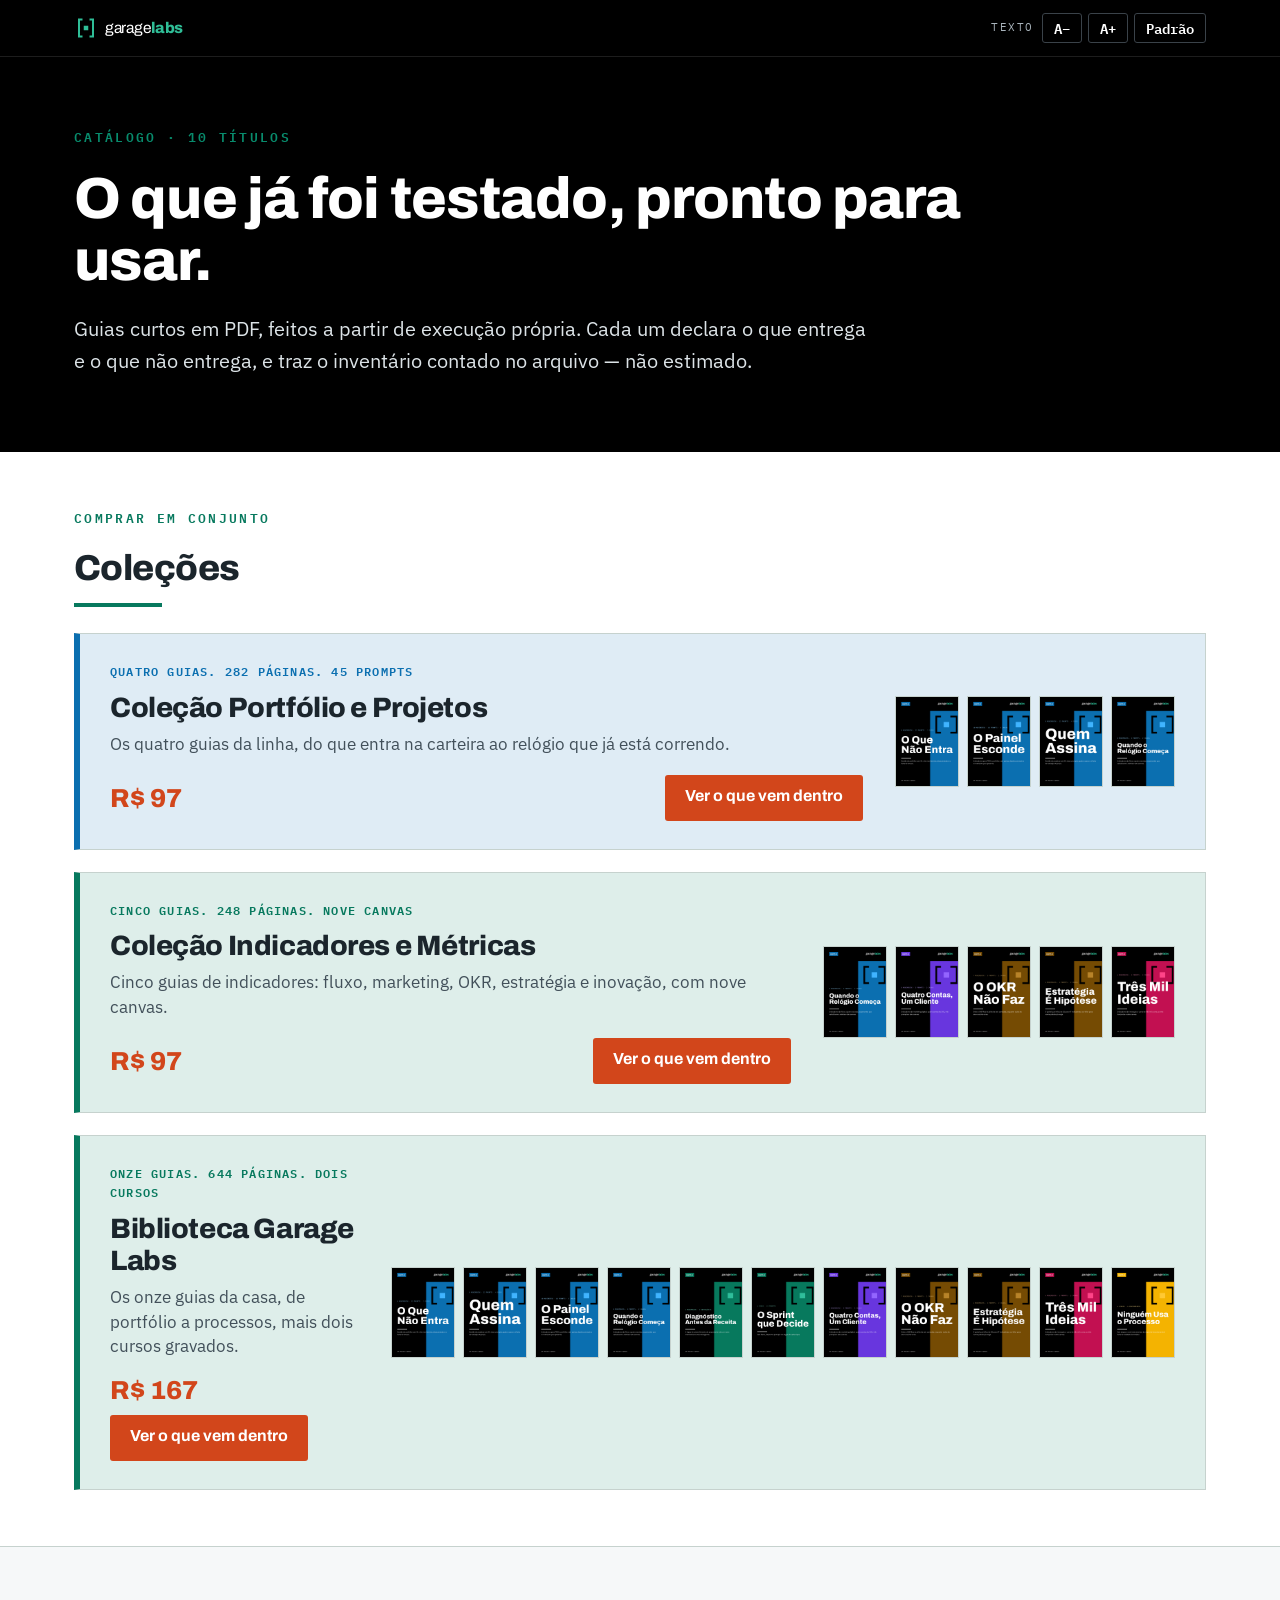
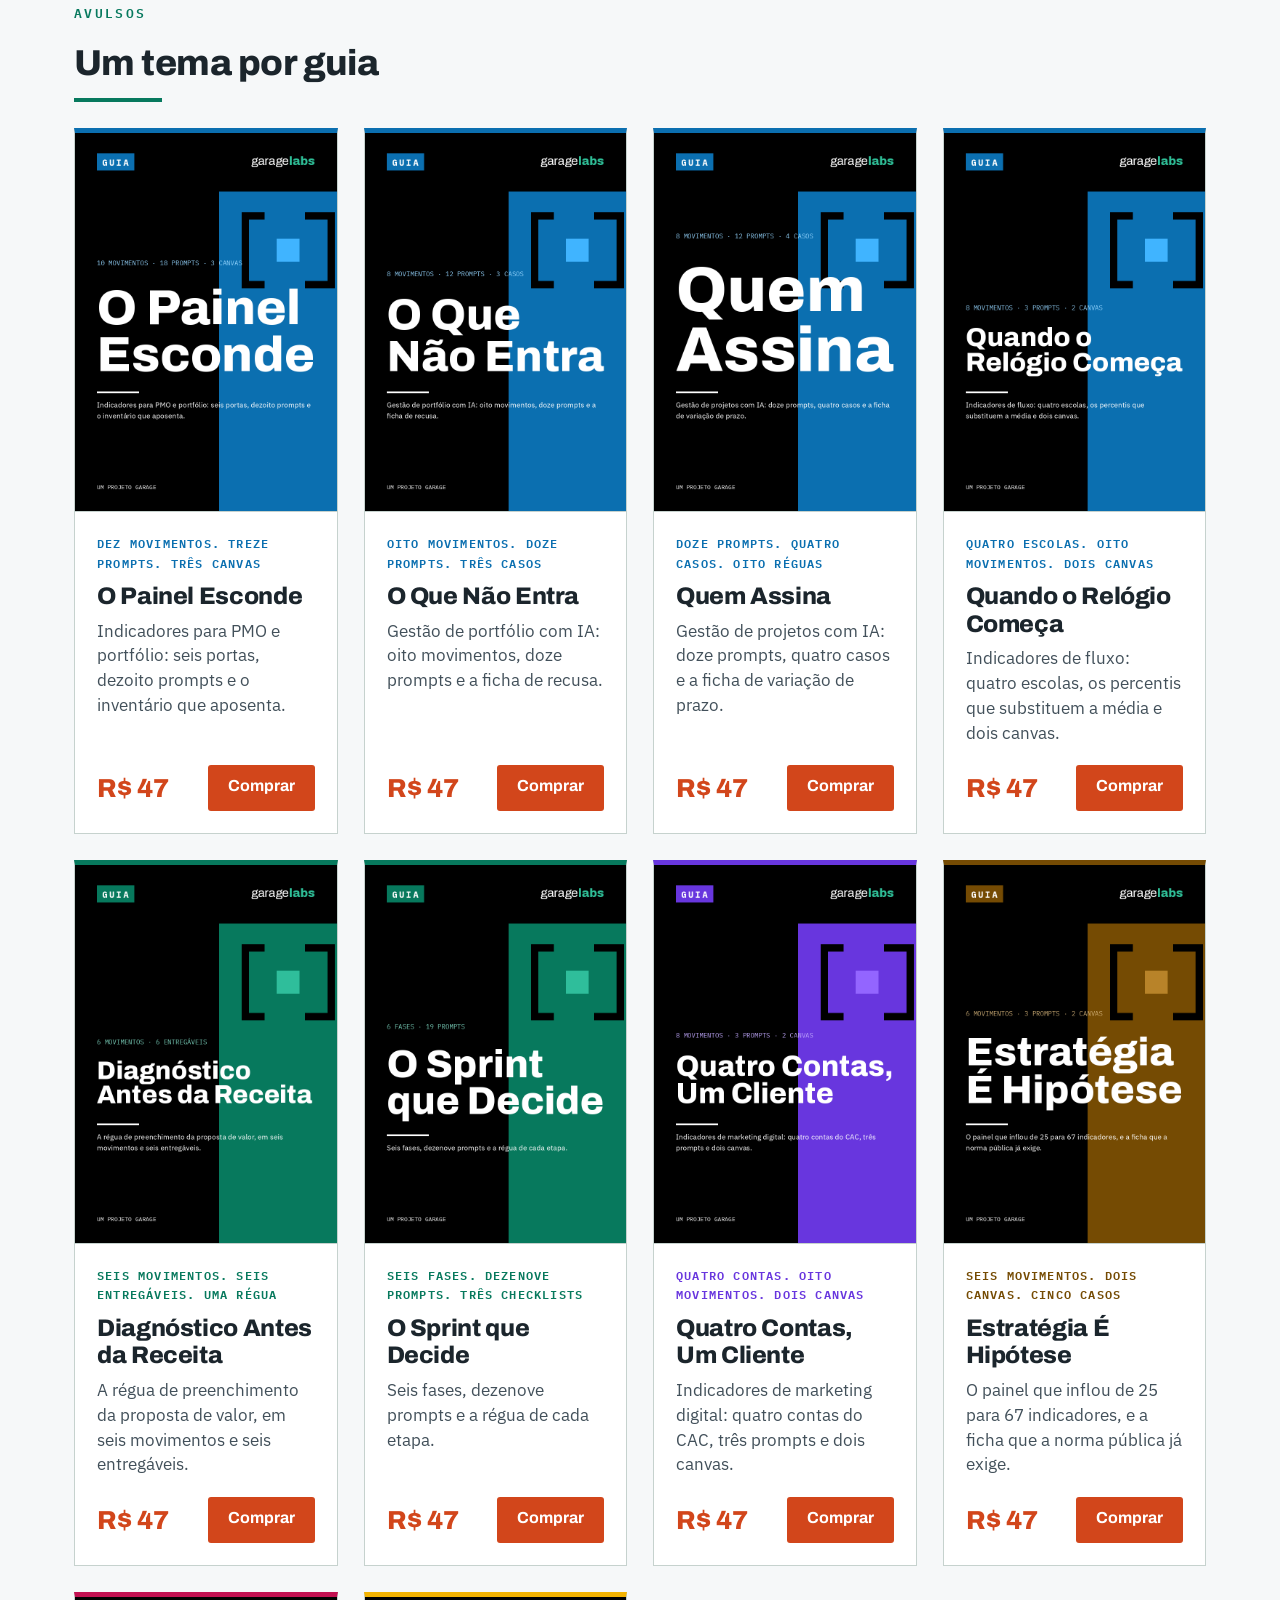
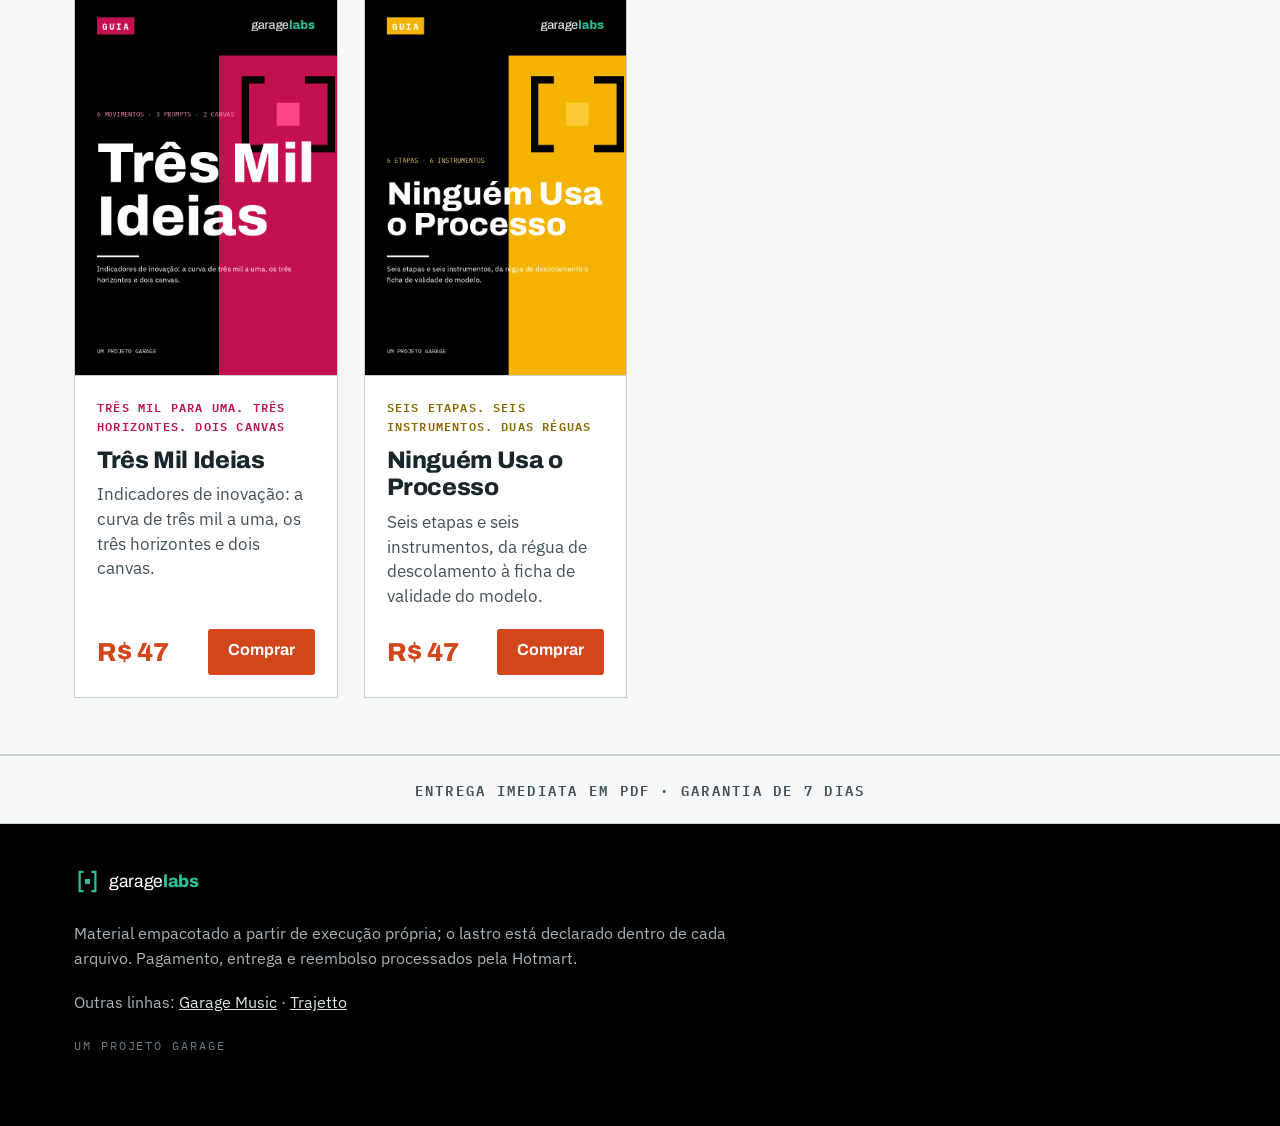
==== index.html @ 26d509dd "Site Garage Labs V1.0 — www.garagelab.com.br Co-Authored-By: Claude Opus 5 <noreply@anthropic.com>" ====
<!DOCTYPE html>
<html lang="pt-BR">
<head>
<meta charset="utf-8">
<meta name="viewport" content="width=device-width, initial-scale=1">
<title>Garage Labs — guias em PDF</title>
<meta name="description" content="O que já foi testado, pronto para usar. Catálogo de guias em PDF da linha Garage Labs.">
<meta property="og:title" content="Garage Labs — guias em PDF">
<meta property="og:description" content="O que já foi testado, pronto para usar. Catálogo de guias em PDF da linha Garage Labs.">
<meta property="og:type" content="website">
<link rel="preconnect" href="https://fonts.googleapis.com">
<link rel="preconnect" href="https://fonts.gstatic.com" crossorigin>
<link href="https://fonts.googleapis.com/css2?family=Archivo:wght@400;600;700;800&family=IBM+Plex+Mono:wght@400;600&family=IBM+Plex+Sans:wght@400;600;700&display=swap" rel="stylesheet">
<link rel="stylesheet" href="assets/base.css">
<style>:root{--linha:#07795E;--linha-texto:#07795E;--linha-neg:#088C6D;--linha-caixa:rgba(7,121,94,.13)}</style>
</head>
<body>
<div class="topo"><div class="wrap">
  <a class="marca" href="./"><svg viewBox="0 0 300 48" height="24" role="img" aria-label="Garage Labs"><path d="M17 7 H10 V41 H17" fill="none" stroke="#2FBE97" stroke-width="4"/><path d="M31 7 H38 V41 H31" fill="none" stroke="#2FBE97" stroke-width="4"/><rect x="19.5" y="19.5" width="9" height="9" fill="#2FBE97"/><text x="62" y="34" font-family="Archivo, sans-serif" font-size="31" letter-spacing="-0.6"><tspan fill="#fff" font-weight="400">garage</tspan><tspan fill="#2FBE97" font-weight="800">labs</tspan></text></svg></a>
  
  <div class="az">
    <span>Texto</span>
    <button type="button" onclick="ajusta(-1)" aria-label="Diminuir o tamanho do texto">A&minus;</button>
    <button type="button" onclick="ajusta(1)" aria-label="Aumentar o tamanho do texto">A+</button>
    <button type="button" onclick="reset()" aria-label="Voltar ao tamanho padrão">Padrão</button>
  </div>
</div></div>
<header class="capa-vit">
  <div class="wrap">
    <p class="kicker">Catálogo · 10 títulos</p>
    <h1>O que já foi testado, pronto para usar.</h1>
    <p class="capa-sub">Guias curtos em PDF, feitos a partir de execução própria. Cada um declara o que entrega e o que não entrega, e traz o inventário contado no arquivo — não estimado.</p>
  </div>
</header>
<section class="sec"><div class="wrap"><p class="sec-num">Comprar em conjunto</p><h2>Coleções</h2><div class="regua"></div><div class="packs"><article class="pack" style="--c:#0B6FB0;--ct:#0B6FB0;--cx:rgba(11,111,176,.13)">
  <div class="pack-txt">
    <p class="card-inv">Quatro guias. 282 páginas. 45 prompts</p>
    <h3>Coleção Portfólio e Projetos</h3>
    <p class="card-sub">Os quatro guias da linha, do que entra na carteira ao relógio que já está correndo.</p>
    <div class="card-pe">
      <span class="card-preco">R$ 97</span>
      <a class="btn btn-s" href="colecao-portfolio-e-projetos/">Ver o que vem dentro</a>
    </div>
  </div>
  <div class="pack-capas"><img src="img/LH-101/vitrine-720x1040-o-que-nao-entra.png" width="720" height="1040" loading="lazy" alt="O Que Não Entra"><img src="img/LH-103/vitrine-720x1040-o-painel-esconde.png" width="720" height="1040" loading="lazy" alt="O Painel Esconde"><img src="img/LH-102/vitrine-720x1040-quem-assina.png" width="720" height="1040" loading="lazy" alt="Quem Assina"><img src="img/LH-104/vitrine-720x1040-quando-o-relogio-comeca.png" width="720" height="1040" loading="lazy" alt="Quando o Relógio Começa"></div>
</article><article class="pack" style="--c:#07795E;--ct:#07795E;--cx:rgba(7,121,94,.13)">
  <div class="pack-txt">
    <p class="card-inv">Cinco guias. 248 páginas. Nove canvas</p>
    <h3>Coleção Indicadores e Métricas</h3>
    <p class="card-sub">Cinco guias de indicadores: fluxo, marketing, OKR, estratégia e inovação, com nove canvas.</p>
    <div class="card-pe">
      <span class="card-preco">R$ 97</span>
      <a class="btn btn-s" href="colecao-indicadores-e-metricas/">Ver o que vem dentro</a>
    </div>
  </div>
  <div class="pack-capas"><img src="img/LH-104/vitrine-720x1040-quando-o-relogio-comeca.png" width="720" height="1040" loading="lazy" alt="Quando o Relógio Começa"><img src="img/LH-204/vitrine-720x1040-quatro-contas-um-cliente.png" width="720" height="1040" loading="lazy" alt="Quatro Contas, Um Cliente"><img src="img/LH-301/vitrine-720x1040-o-okr-nao-faz.png" width="720" height="1040" loading="lazy" alt="O OKR Não Faz"><img src="img/LH-302/vitrine-720x1040-estrategia-e-hipotese.png" width="720" height="1040" loading="lazy" alt="Estratégia É Hipótese"><img src="img/LH-401/vitrine-720x1040-tres-mil-ideias.png" width="720" height="1040" loading="lazy" alt="Três Mil Ideias"></div>
</article><article class="pack" style="--c:#07795E;--ct:#07795E;--cx:rgba(7,121,94,.13)">
  <div class="pack-txt">
    <p class="card-inv">Onze guias. 644 páginas. Dois cursos</p>
    <h3>Biblioteca Garage Labs</h3>
    <p class="card-sub">Os onze guias da casa, de portfólio a processos, mais dois cursos gravados.</p>
    <div class="card-pe">
      <span class="card-preco">R$ 167</span>
      <a class="btn btn-s" href="biblioteca-garage-labs/">Ver o que vem dentro</a>
    </div>
  </div>
  <div class="pack-capas"><img src="img/LH-101/vitrine-720x1040-o-que-nao-entra.png" width="720" height="1040" loading="lazy" alt="O Que Não Entra"><img src="img/LH-102/vitrine-720x1040-quem-assina.png" width="720" height="1040" loading="lazy" alt="Quem Assina"><img src="img/LH-103/vitrine-720x1040-o-painel-esconde.png" width="720" height="1040" loading="lazy" alt="O Painel Esconde"><img src="img/LH-104/vitrine-720x1040-quando-o-relogio-comeca.png" width="720" height="1040" loading="lazy" alt="Quando o Relógio Começa"><img src="img/LH-201/vitrine-720x1040-diagnostico-antes-da-receita.png" width="720" height="1040" loading="lazy" alt="Diagnóstico Antes da Receita"><img src="img/LH-202/vitrine-720x1040-o-sprint-que-decide.png" width="720" height="1040" loading="lazy" alt="O Sprint que Decide"><img src="img/LH-204/vitrine-720x1040-quatro-contas-um-cliente.png" width="720" height="1040" loading="lazy" alt="Quatro Contas, Um Cliente"><img src="img/LH-301/vitrine-720x1040-o-okr-nao-faz.png" width="720" height="1040" loading="lazy" alt="O OKR Não Faz"><img src="img/LH-302/vitrine-720x1040-estrategia-e-hipotese.png" width="720" height="1040" loading="lazy" alt="Estratégia É Hipótese"><img src="img/LH-401/vitrine-720x1040-tres-mil-ideias.png" width="720" height="1040" loading="lazy" alt="Três Mil Ideias"><img src="img/LH-501/vitrine-720x1040-ninguem-usa-o-processo.png" width="720" height="1040" loading="lazy" alt="Ninguém Usa o Processo"></div>
</article></div></div></section><section class="sec cinza"><div class="wrap"><p class="sec-num">Avulsos</p><h2>Um tema por guia</h2><div class="regua"></div><div class="grade"><article class="card" style="--c:#0B6FB0;--ct:#0B6FB0;--cx:rgba(11,111,176,.13)">
  <img src="img/LH-103/vitrine-720x1040-o-painel-esconde.png" width="720" height="1040" loading="lazy" alt="Capa de O Painel Esconde">
  <div class="card-corpo">
    <p class="card-inv">Dez movimentos. Treze prompts. Três canvas</p>
    <h3>O Painel Esconde</h3>
    <p class="card-sub">Indicadores para PMO e portfólio: seis portas, dezoito prompts e o inventário que aposenta.</p>
    <div class="card-pe">
      <span class="card-preco">R$ 47</span>
      <a class="btn btn-s js-checkout" data-cod="LH-103" href="#">Comprar</a>
    </div>
  </div>
</article><article class="card" style="--c:#0B6FB0;--ct:#0B6FB0;--cx:rgba(11,111,176,.13)">
  <img src="img/LH-101/vitrine-720x1040-o-que-nao-entra.png" width="720" height="1040" loading="lazy" alt="Capa de O Que Não Entra">
  <div class="card-corpo">
    <p class="card-inv">Oito movimentos. Doze prompts. Três casos</p>
    <h3>O Que Não Entra</h3>
    <p class="card-sub">Gestão de portfólio com IA: oito movimentos, doze prompts e a ficha de recusa.</p>
    <div class="card-pe">
      <span class="card-preco">R$ 47</span>
      <a class="btn btn-s js-checkout" data-cod="LH-101" href="#">Comprar</a>
    </div>
  </div>
</article><article class="card" style="--c:#0B6FB0;--ct:#0B6FB0;--cx:rgba(11,111,176,.13)">
  <img src="img/LH-102/vitrine-720x1040-quem-assina.png" width="720" height="1040" loading="lazy" alt="Capa de Quem Assina">
  <div class="card-corpo">
    <p class="card-inv">Doze prompts. Quatro casos. Oito réguas</p>
    <h3>Quem Assina</h3>
    <p class="card-sub">Gestão de projetos com IA: doze prompts, quatro casos e a ficha de variação de prazo.</p>
    <div class="card-pe">
      <span class="card-preco">R$ 47</span>
      <a class="btn btn-s js-checkout" data-cod="LH-102" href="#">Comprar</a>
    </div>
  </div>
</article><article class="card" style="--c:#0B6FB0;--ct:#0B6FB0;--cx:rgba(11,111,176,.13)">
  <img src="img/LH-104/vitrine-720x1040-quando-o-relogio-comeca.png" width="720" height="1040" loading="lazy" alt="Capa de Quando o Relógio Começa">
  <div class="card-corpo">
    <p class="card-inv">Quatro escolas. Oito movimentos. Dois canvas</p>
    <h3>Quando o Relógio Começa</h3>
    <p class="card-sub">Indicadores de fluxo: quatro escolas, os percentis que substituem a média e dois canvas.</p>
    <div class="card-pe">
      <span class="card-preco">R$ 47</span>
      <a class="btn btn-s js-checkout" data-cod="LH-104" href="#">Comprar</a>
    </div>
  </div>
</article><article class="card" style="--c:#07795D;--ct:#07795D;--cx:rgba(7,121,93,.13)">
  <img src="img/LH-201/vitrine-720x1040-diagnostico-antes-da-receita.png" width="720" height="1040" loading="lazy" alt="Capa de Diagnóstico Antes da Receita">
  <div class="card-corpo">
    <p class="card-inv">Seis movimentos. Seis entregáveis. Uma régua</p>
    <h3>Diagnóstico Antes da Receita</h3>
    <p class="card-sub">A régua de preenchimento da proposta de valor, em seis movimentos e seis entregáveis.</p>
    <div class="card-pe">
      <span class="card-preco">R$ 47</span>
      <a class="btn btn-s js-checkout" data-cod="LH-201" href="#">Comprar</a>
    </div>
  </div>
</article><article class="card" style="--c:#07795D;--ct:#07795D;--cx:rgba(7,121,93,.13)">
  <img src="img/LH-202/vitrine-720x1040-o-sprint-que-decide.png" width="720" height="1040" loading="lazy" alt="Capa de O Sprint que Decide">
  <div class="card-corpo">
    <p class="card-inv">Seis fases. Dezenove prompts. Três checklists</p>
    <h3>O Sprint que Decide</h3>
    <p class="card-sub">Seis fases, dezenove prompts e a régua de cada etapa.</p>
    <div class="card-pe">
      <span class="card-preco">R$ 47</span>
      <a class="btn btn-s js-checkout" data-cod="LH-202" href="#">Comprar</a>
    </div>
  </div>
</article><article class="card" style="--c:#6836DE;--ct:#6836DE;--cx:rgba(104,54,222,.13)">
  <img src="img/LH-204/vitrine-720x1040-quatro-contas-um-cliente.png" width="720" height="1040" loading="lazy" alt="Capa de Quatro Contas, Um Cliente">
  <div class="card-corpo">
    <p class="card-inv">Quatro contas. Oito movimentos. Dois canvas</p>
    <h3>Quatro Contas, Um Cliente</h3>
    <p class="card-sub">Indicadores de marketing digital: quatro contas do CAC, três prompts e dois canvas.</p>
    <div class="card-pe">
      <span class="card-preco">R$ 47</span>
      <a class="btn btn-s js-checkout" data-cod="LH-204" href="#">Comprar</a>
    </div>
  </div>
</article><article class="card" style="--c:#754B03;--ct:#754B03;--cx:rgba(117,75,3,.13)">
  <img src="img/LH-302/vitrine-720x1040-estrategia-e-hipotese.png" width="720" height="1040" loading="lazy" alt="Capa de Estratégia É Hipótese">
  <div class="card-corpo">
    <p class="card-inv">Seis movimentos. Dois canvas. Cinco casos</p>
    <h3>Estratégia É Hipótese</h3>
    <p class="card-sub">O painel que inflou de 25 para 67 indicadores, e a ficha que a norma pública já exige.</p>
    <div class="card-pe">
      <span class="card-preco">R$ 47</span>
      <a class="btn btn-s js-checkout" data-cod="LH-302" href="#">Comprar</a>
    </div>
  </div>
</article><article class="card" style="--c:#C21051;--ct:#C21051;--cx:rgba(194,16,81,.13)">
  <img src="img/LH-401/vitrine-720x1040-tres-mil-ideias.png" width="720" height="1040" loading="lazy" alt="Capa de Três Mil Ideias">
  <div class="card-corpo">
    <p class="card-inv">Três mil para uma. Três horizontes. Dois canvas</p>
    <h3>Três Mil Ideias</h3>
    <p class="card-sub">Indicadores de inovação: a curva de três mil a uma, os três horizontes e dois canvas.</p>
    <div class="card-pe">
      <span class="card-preco">R$ 47</span>
      <a class="btn btn-s js-checkout" data-cod="LH-401" href="#">Comprar</a>
    </div>
  </div>
</article><article class="card" style="--c:#F4B301;--ct:#8E6801;--cx:rgba(244,179,1,.13)">
  <img src="img/LH-501/vitrine-720x1040-ninguem-usa-o-processo.png" width="720" height="1040" loading="lazy" alt="Capa de Ninguém Usa o Processo">
  <div class="card-corpo">
    <p class="card-inv">Seis etapas. Seis instrumentos. Duas réguas</p>
    <h3>Ninguém Usa o Processo</h3>
    <p class="card-sub">Seis etapas e seis instrumentos, da régua de descolamento à ficha de validade do modelo.</p>
    <div class="card-pe">
      <span class="card-preco">R$ 47</span>
      <a class="btn btn-s js-checkout" data-cod="LH-501" href="#">Comprar</a>
    </div>
  </div>
</article></div></div></section><div class="faixa"><span>Entrega imediata em PDF · Garantia de 7 dias</span></div><footer><div class="wrap">
  <svg viewBox="0 0 300 48" height="27" role="img" aria-label="Garage Labs"><path d="M17 7 H10 V41 H17" fill="none" stroke="#2FBE97" stroke-width="4"/><path d="M31 7 H38 V41 H31" fill="none" stroke="#2FBE97" stroke-width="4"/><rect x="19.5" y="19.5" width="9" height="9" fill="#2FBE97"/><text x="62" y="34" font-family="Archivo, sans-serif" font-size="31" letter-spacing="-0.6"><tspan fill="#fff" font-weight="400">garage</tspan><tspan fill="#2FBE97" font-weight="800">labs</tspan></text></svg>
  <p class="rod">Material empacotado a partir de execução própria; o lastro está declarado dentro de cada arquivo. Pagamento, entrega e reembolso processados pela Hotmart.</p>
  <p class="rod">Outras linhas: <a href="music/">Garage Music</a> · <a href="trajetto/">Trajetto</a></p>
  <p class="end">Um projeto Garage</p>
</div></div></footer>
<script src="assets/checkouts.js"></script>
<script src="assets/site.js"></script>
</body></html>
---- assets/base.css ----
/* ============================================================
   Garage — chassi de páginas de venda e vitrines
   Um arquivo para todas as páginas. A identidade de cada linha
   entra por três variáveis declaradas no <head> de cada página:
   --linha, --linha-texto, --linha-neg (e --linha-caixa).
   ============================================================ */
:root{
  --acao:#D2461B;
  --acao-h:#B83C16;
  --preto:#000;
  --tinta:#1B252C;
  --tinta2:#42505A;
  --borda:#C6D2CE;
  --papel:#fff;
  --papel2:#F6F8F9;
  --base:19px;
  --max:1180px;
}
*{box-sizing:border-box}
html{scroll-behavior:smooth;-webkit-text-size-adjust:100%}
body{margin:0;background:var(--papel);color:var(--tinta);
  font-family:"IBM Plex Sans","Segoe UI",Helvetica,Arial,sans-serif;
  font-size:var(--base);font-weight:400;line-height:1.62}
img{max-width:100%;height:auto;display:block}
h1,h2,h3{font-family:"Archivo",Helvetica,Arial,sans-serif;letter-spacing:-.015em}
.wrap{max-width:var(--max);margin:0 auto;padding:0 24px}
p{margin:0 0 18px}
a{color:var(--linha-texto)}

/* -------- barra -------- */
.topo{position:sticky;top:0;z-index:40;background:var(--preto);color:#fff;border-bottom:1px solid #1d1d1d}
.topo .wrap{display:flex;align-items:center;justify-content:space-between;gap:16px;min-height:56px}
.marca{display:flex;align-items:center;gap:12px;text-decoration:none}
.topoCta{display:none;align-items:center;gap:14px}
.topoCta.on{display:flex}
.topoCta .p{font-family:"Archivo",sans-serif;font-weight:800;font-size:22px;color:#fff;line-height:1}
.topoCta .btn{font-size:16px;padding:11px 20px;min-height:44px}
.az{display:flex;gap:6px;align-items:center}
.az span{font-family:"IBM Plex Mono",monospace;font-size:11px;letter-spacing:.14em;color:#A9B4BC;text-transform:uppercase;margin-right:2px}
.az button{font:inherit;font-family:"IBM Plex Mono",monospace;font-size:14px;font-weight:600;line-height:1;
  padding:7px 11px;border:1px solid #3A4249;background:transparent;color:#fff;border-radius:3px;cursor:pointer}
.az button:hover{border-color:var(--linha-neg);color:var(--linha-neg)}
.az button:focus-visible{outline:2px solid var(--linha-neg);outline-offset:2px}

/* -------- botão -------- */
.btn{display:inline-block;background:var(--acao);color:#fff;text-decoration:none;
  font-family:"Archivo",sans-serif;font-weight:700;font-size:20px;
  padding:18px 34px;border-radius:3px;border:0;cursor:pointer;min-height:56px;line-height:1.1}
.btn:hover{background:var(--acao-h)}
.btn:focus-visible{outline:3px solid var(--linha-texto);outline-offset:3px}
.btn-s{font-size:16px;padding:12px 20px;min-height:46px}

/* -------- capa de produto -------- */
.capa{background:var(--preto)}
.capa img{width:100%;aspect-ratio:2/1;object-fit:cover;object-position:center}

/* -------- capa de vitrine -------- */
.capa-vit{background:var(--preto);color:#fff;padding:70px 0 74px}
.capa-vit .kicker{color:var(--linha-neg)}
.capa-vit h1{font-size:clamp(34px,5vw,58px);line-height:1.06;font-weight:800;margin:0 0 22px;max-width:16em}
.capa-vit .capa-sub{color:#DCE3E7;font-size:20px;max-width:40em;margin:0}

/* -------- oferta -------- */
.oferta{padding:56px 0 8px}
.oferta-grid{display:grid;grid-template-columns:1.4fr .6fr;gap:52px;align-items:start}
.kicker{font-family:"IBM Plex Mono",monospace;font-size:13px;letter-spacing:.18em;text-transform:uppercase;
  color:var(--linha-texto);font-weight:600;margin:0 0 20px}
h1{font-size:clamp(32px,4.4vw,52px);line-height:1.08;font-weight:800;margin:0 0 20px}
.sub{font-size:21px;color:var(--tinta2);margin:0 0 28px;max-width:34em}
.precoLinha{display:flex;align-items:baseline;gap:14px;flex-wrap:wrap;margin:0 0 22px}
.preco{font-family:"Archivo",sans-serif;font-size:42px;font-weight:800;color:var(--acao);line-height:1}
.precoNota{font-size:16.5px;color:var(--tinta2)}
.garantia{margin:16px 0 0;font-size:16.5px;color:var(--tinta2)}
.invlado{border:1px solid var(--borda);border-top:4px solid var(--linha);padding:24px;background:var(--papel2)}
.invlado-r{font-family:"IBM Plex Mono",monospace;font-size:12.5px;letter-spacing:.14em;text-transform:uppercase;
  color:var(--linha-texto);font-weight:600;margin:0 0 14px}
.invlado ul{list-style:none;margin:0 0 14px;padding:0}
.invlado li{padding:8px 0;border-bottom:1px solid var(--borda);font-size:17px}
.invlado li:last-child{border-bottom:0}
.invlado li b{font-family:"Archivo",sans-serif;font-size:22px;font-weight:800;color:var(--linha-texto);margin-right:8px}

/* -------- seções -------- */
.sec{padding:56px 0}
.sec.cinza{background:var(--papel2);border-top:1px solid var(--borda);border-bottom:1px solid var(--borda)}
.sec-num{font-family:"IBM Plex Mono",monospace;font-size:13px;letter-spacing:.18em;text-transform:uppercase;
  color:var(--linha-texto);font-weight:600;margin:0 0 10px}
h2{font-size:clamp(26px,3vw,36px);font-weight:800;margin:0 0 6px}
.regua{height:4px;width:88px;background:var(--linha);margin:0 0 26px}
.lead{font-size:21px;color:var(--tinta2);max-width:38em}
.corpo{max-width:36em}
.nota{font-family:"IBM Plex Mono",monospace;font-size:13px;letter-spacing:.06em;color:var(--tinta2)}

/* -------- inventário -------- */
.inv{display:grid;grid-template-columns:repeat(auto-fit,minmax(150px,1fr));gap:14px;margin:8px 0 0}
.inv .cel{border:1px solid var(--borda);border-top:4px solid var(--linha);padding:20px 18px;background:#fff}
.inv .n{font-family:"Archivo",sans-serif;font-size:40px;font-weight:800;line-height:1;color:var(--linha-texto);margin-bottom:8px}
.inv .r{font-family:"IBM Plex Mono",monospace;font-size:12.5px;letter-spacing:.1em;text-transform:uppercase;color:var(--tinta2);line-height:1.45}

/* -------- composição do pacote -------- */
.comps{display:grid;grid-template-columns:repeat(auto-fill,minmax(190px,1fr));gap:22px;margin-top:28px}
.comp{display:block;text-decoration:none;color:inherit}
.comp img{border:1px solid var(--borda);margin-bottom:12px}
.comp-n{display:block;font-family:"Archivo",sans-serif;font-weight:700;font-size:19px;line-height:1.2;margin-bottom:6px}
.comp-s{display:block;font-size:15.5px;color:var(--tinta2);line-height:1.45}

/* -------- bloco preto -------- */
.naoentrega{background:var(--preto);color:#fff;padding:56px 0}
.naoentrega .sec-num{color:var(--linha-neg)}
.naoentrega h2{color:#fff}
.naoentrega .regua{background:var(--linha-neg)}
.naoentrega p{color:#DCE3E7;max-width:38em;font-size:20px;margin:0}

/* -------- entrega -------- */
.entrega{display:grid;grid-template-columns:repeat(3,1fr);gap:16px;margin:26px 0 0}
.entrega .it{border-left:4px solid var(--linha);background:var(--linha-caixa);padding:18px 22px}
.entrega .it .r{font-family:"IBM Plex Mono",monospace;font-size:12.5px;letter-spacing:.14em;text-transform:uppercase;
  color:var(--linha-texto);font-weight:600;margin-bottom:6px}
.entrega .it .v{font-size:18px}

/* -------- faixa e fecho -------- */
.faixa{background:var(--papel2);border-top:1px solid var(--borda);border-bottom:1px solid var(--borda);padding:18px 0;text-align:center}
.faixa span{font-family:"IBM Plex Mono",monospace;font-size:14px;letter-spacing:.16em;text-transform:uppercase;color:var(--tinta2);font-weight:600}
.fecho{padding:60px 0 76px;text-align:center}
.fecho h2{margin-bottom:14px}
.fecho .sub{margin:0 auto 26px}
.fecho .precoLinha{justify-content:center}

/* -------- catálogo -------- */
.grade{display:grid;grid-template-columns:repeat(auto-fill,minmax(250px,1fr));gap:26px;margin-top:6px}
.card{border:1px solid var(--borda);border-top:5px solid var(--c);background:#fff;display:flex;flex-direction:column}
.card>img{border-bottom:1px solid var(--borda)}
.card-corpo{padding:22px;display:flex;flex-direction:column;flex:1}
.card-inv{font-family:"IBM Plex Mono",monospace;font-size:12px;letter-spacing:.1em;text-transform:uppercase;
  color:var(--ct);font-weight:600;margin:0 0 10px}
.card h3{font-size:24px;font-weight:800;margin:0 0 8px;line-height:1.15}
.card-sub{font-size:16.5px;color:var(--tinta2);line-height:1.5;margin:0 0 20px}
.card-pe{margin-top:auto;display:flex;align-items:center;justify-content:space-between;gap:12px;flex-wrap:wrap}
.card-preco{font-family:"Archivo",sans-serif;font-size:26px;font-weight:800;color:var(--acao);line-height:1}

.packs{display:grid;gap:22px;margin-top:6px}
.pack{border:1px solid var(--borda);border-left:6px solid var(--c);background:var(--cx);
  display:grid;grid-template-columns:1fr auto;gap:32px;padding:28px 30px;align-items:center}
.pack h3{font-size:28px;font-weight:800;margin:0 0 8px;line-height:1.15}
.pack .card-sub{margin-bottom:18px;max-width:42em}
.pack-capas{display:flex;gap:8px}
.pack-capas img{width:64px;border:1px solid var(--borda)}

/* -------- rodapé -------- */
footer{background:var(--preto);color:#A9B4BC;padding:44px 0 52px;font-size:16px}
footer a{color:#DCE3E7}
footer .rod{margin:18px 0 0;max-width:42em}
footer .end{font-family:"IBM Plex Mono",monospace;font-size:12px;letter-spacing:.16em;text-transform:uppercase;color:#6C7A83;margin-top:20px}

/* -------- barra do celular -------- */
.barraMob{display:none}

@media (max-width:980px){
  .oferta-grid{grid-template-columns:1fr;gap:32px}
  .entrega{grid-template-columns:1fr}
  .pack{grid-template-columns:1fr;gap:22px}
  .pack-capas{flex-wrap:wrap}
}
@media (max-width:820px){
  .topo .selo{display:none}
  .az span{display:none}
  .az button:last-child{display:none}
  .topoCta .p{display:none}
}
@media (max-width:640px){
  :root{--base:18px}
  .topoCta{display:none!important}
  .sec{padding:42px 0}
  .capa img{aspect-ratio:16/10}
  .capa-vit{padding:48px 0 52px}
  body{padding-bottom:84px}
  .barraMob{display:flex;position:fixed;left:0;right:0;bottom:0;z-index:50;background:#fff;
    border-top:1px solid var(--borda);padding:10px 16px calc(10px + env(safe-area-inset-bottom));
    align-items:center;justify-content:space-between;gap:12px;box-shadow:0 -6px 18px rgba(0,0,0,.08)}
  .barraMob .p{font-family:"Archivo",sans-serif;font-weight:800;font-size:26px;color:var(--acao);line-height:1}
  .barraMob .btn{font-size:17px;padding:14px 20px;min-height:48px}
}
@media (prefers-reduced-motion:reduce){html{scroll-behavior:auto}}

/* -------- blocos próprios de produto (portas, critérios) -------- */
.portas{display:grid;grid-template-columns:repeat(3,1fr);gap:16px;margin:28px 0 0}
.porta{border:1px solid var(--borda);border-left:4px solid var(--linha);padding:24px;background:#fff;
  display:flex;flex-direction:column;justify-content:space-between;min-height:128px}
.porta .p{font-family:"IBM Plex Mono",monospace;font-size:12.5px;letter-spacing:.16em;text-transform:uppercase;
  color:var(--linha-texto);font-weight:600;margin-bottom:10px}
.porta .t{font-family:"Archivo",sans-serif;font-size:23px;font-weight:700;line-height:1.25;letter-spacing:-.01em}
@media (max-width:980px){.portas{grid-template-columns:repeat(2,1fr)}}
@media (max-width:640px){.portas{grid-template-columns:1fr}}
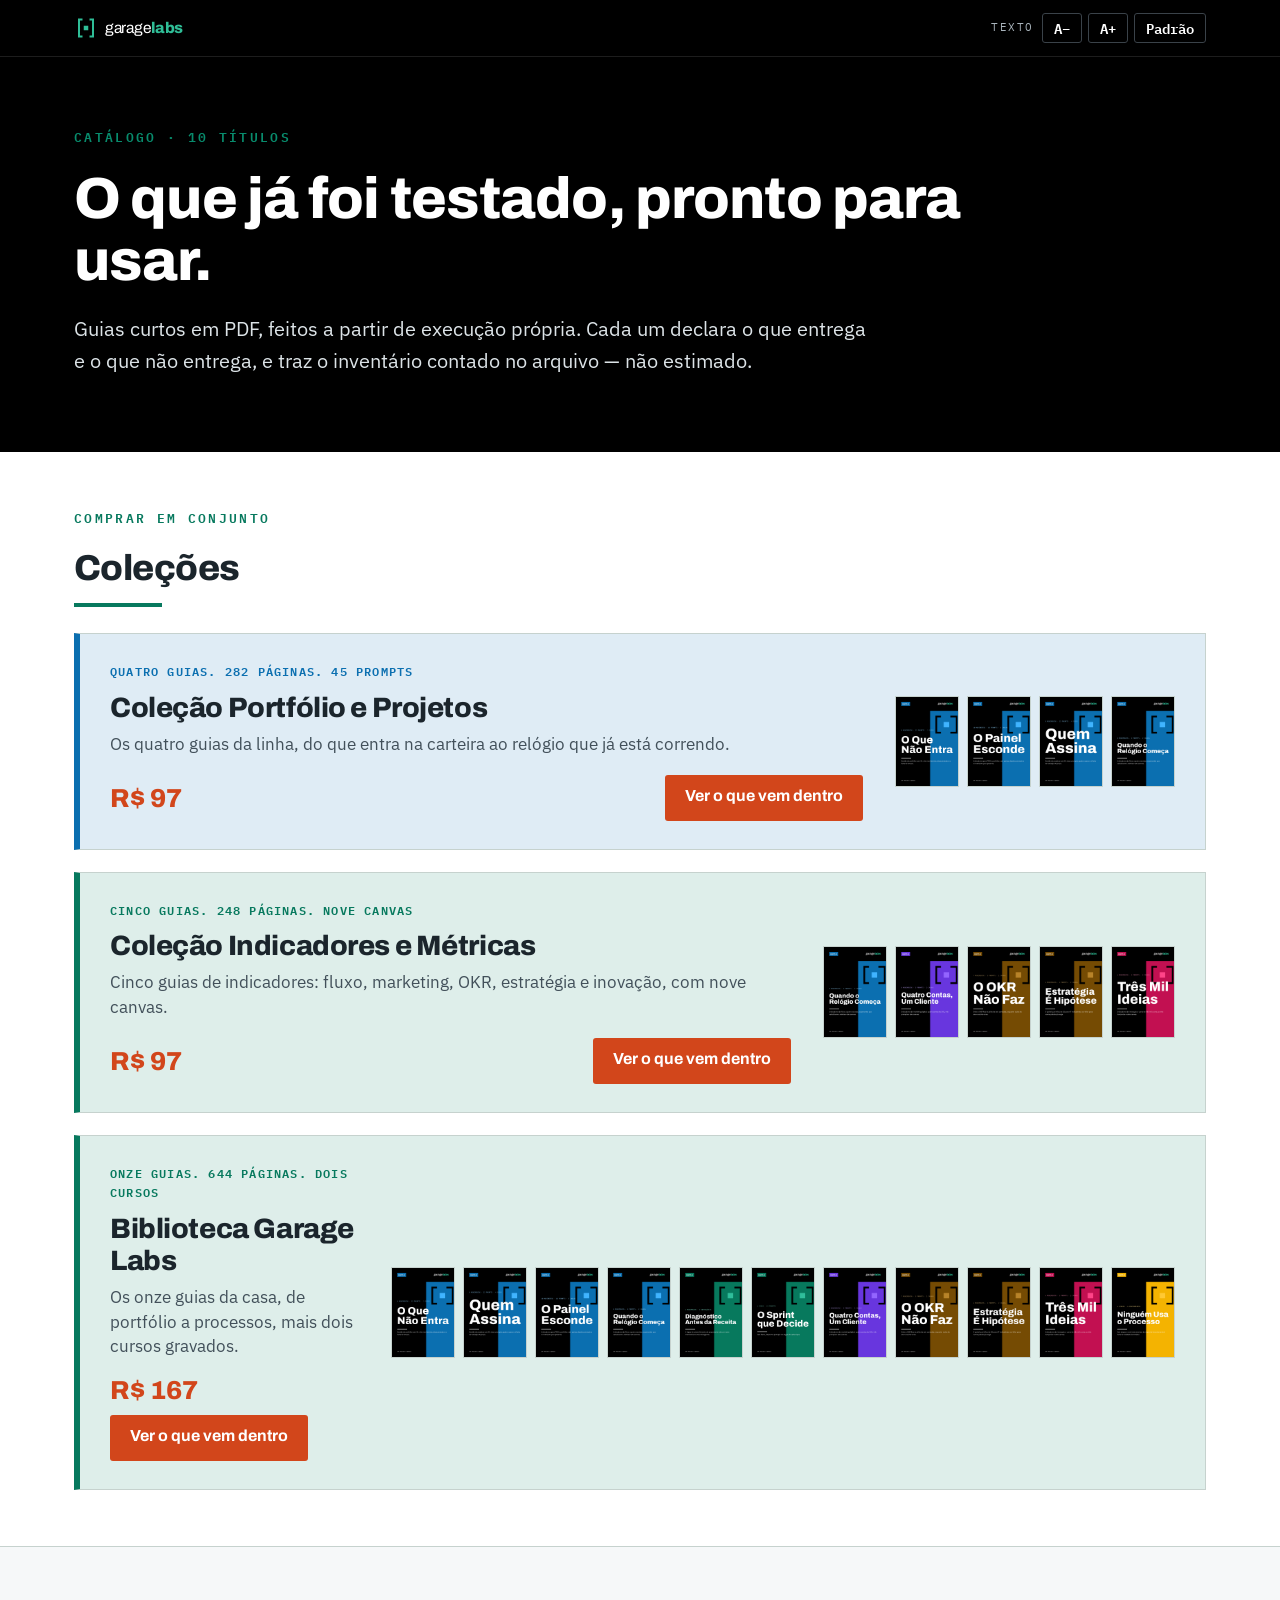
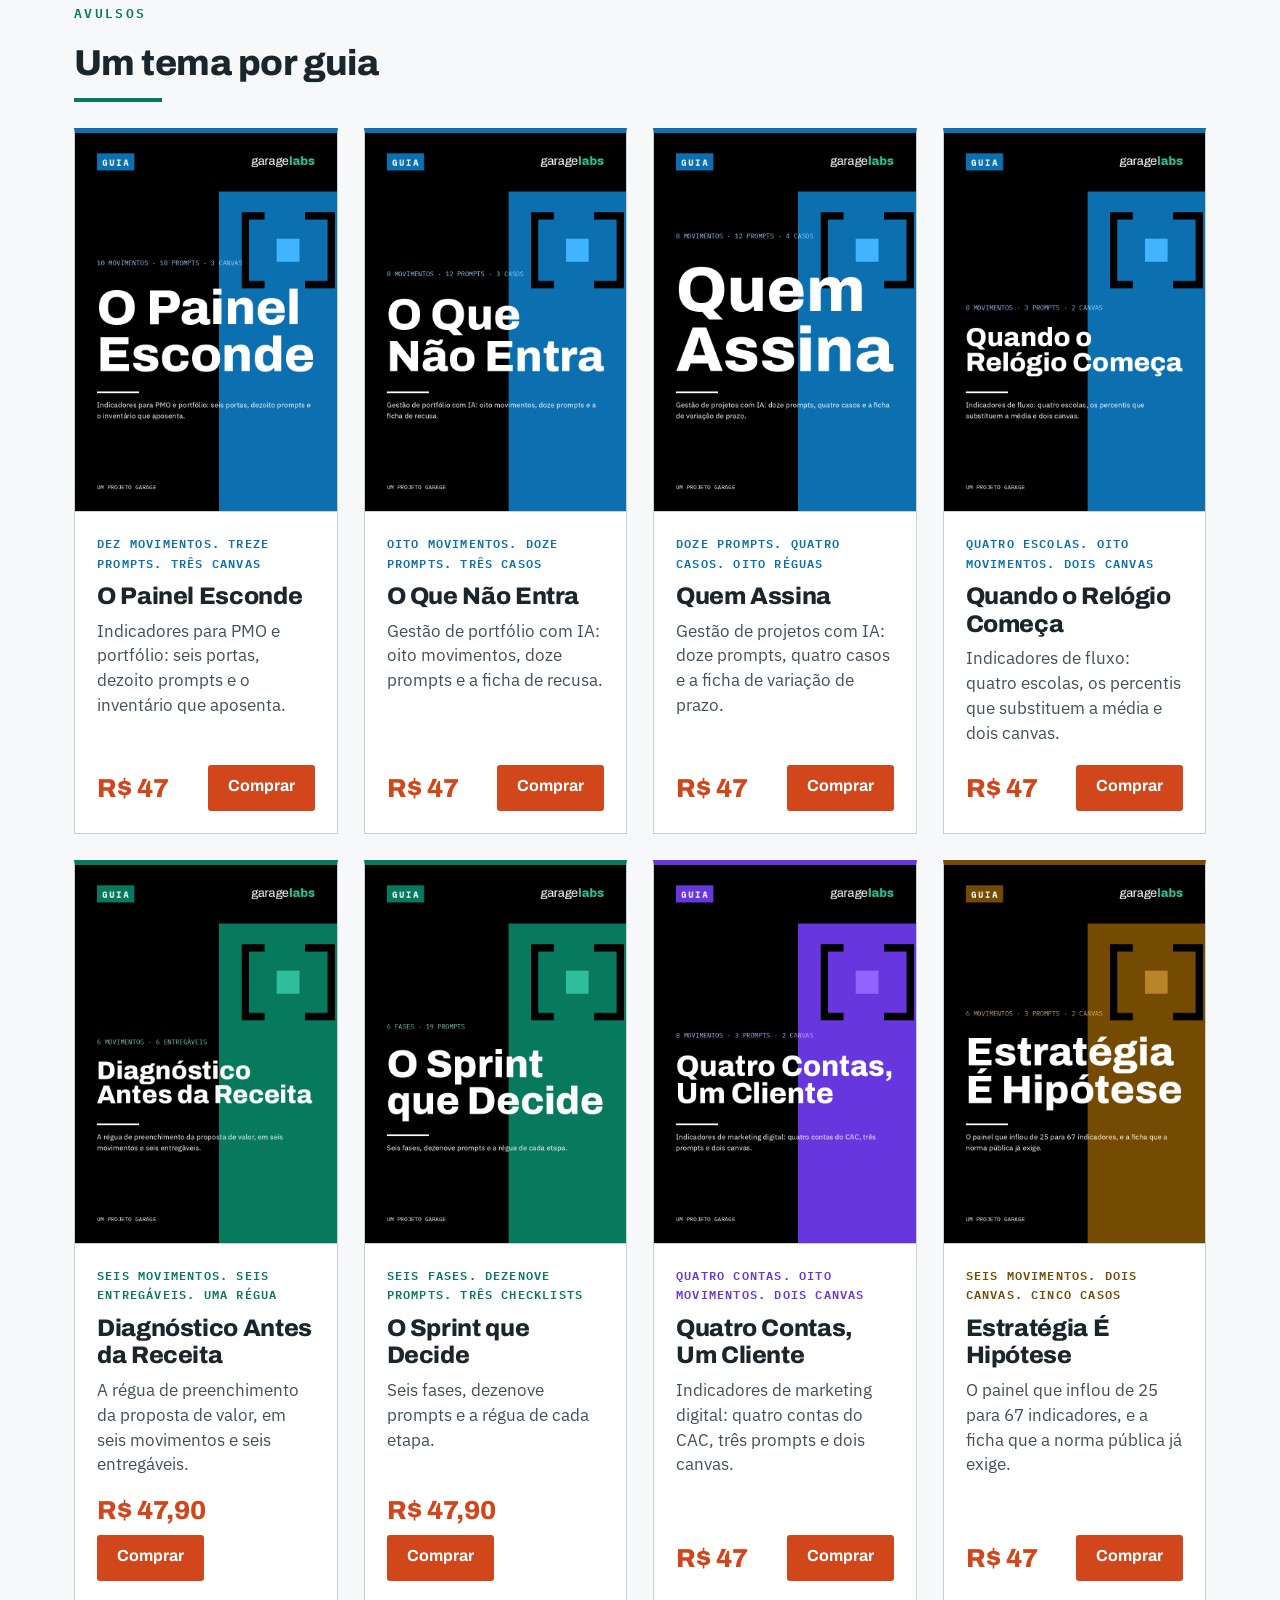
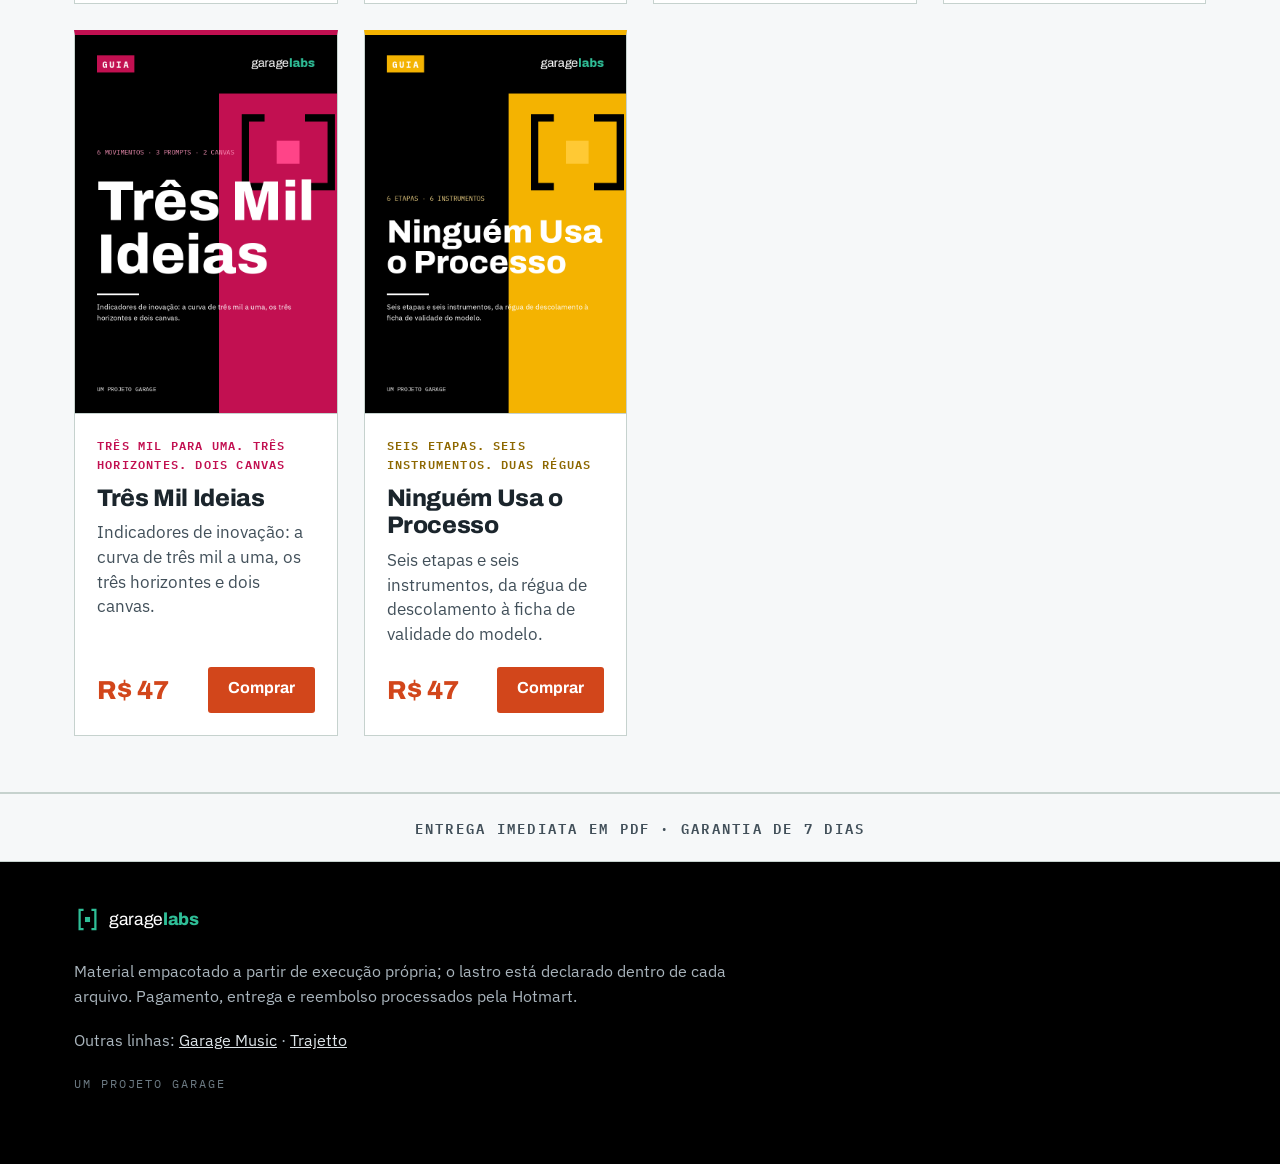
==== commit 5fe22948: "LH-201 e LH-202 a R$ 47,90, igual ao checkout; LH-201 ativado LH-202 segue desativado até alinhar o " ====
--- a/index.html
+++ b/index.html
@@ -116,7 +116,7 @@
     <h3>Diagnóstico Antes da Receita</h3>
     <p class="card-sub">A régua de preenchimento da proposta de valor, em seis movimentos e seis entregáveis.</p>
     <div class="card-pe">
-      <span class="card-preco">R$ 47</span>
+      <span class="card-preco">R$ 47,90</span>
       <a class="btn btn-s js-checkout" data-cod="LH-201" href="#">Comprar</a>
     </div>
   </div>
@@ -127,7 +127,7 @@
     <h3>O Sprint que Decide</h3>
     <p class="card-sub">Seis fases, dezenove prompts e a régua de cada etapa.</p>
     <div class="card-pe">
-      <span class="card-preco">R$ 47</span>
+      <span class="card-preco">R$ 47,90</span>
       <a class="btn btn-s js-checkout" data-cod="LH-202" href="#">Comprar</a>
     </div>
   </div>
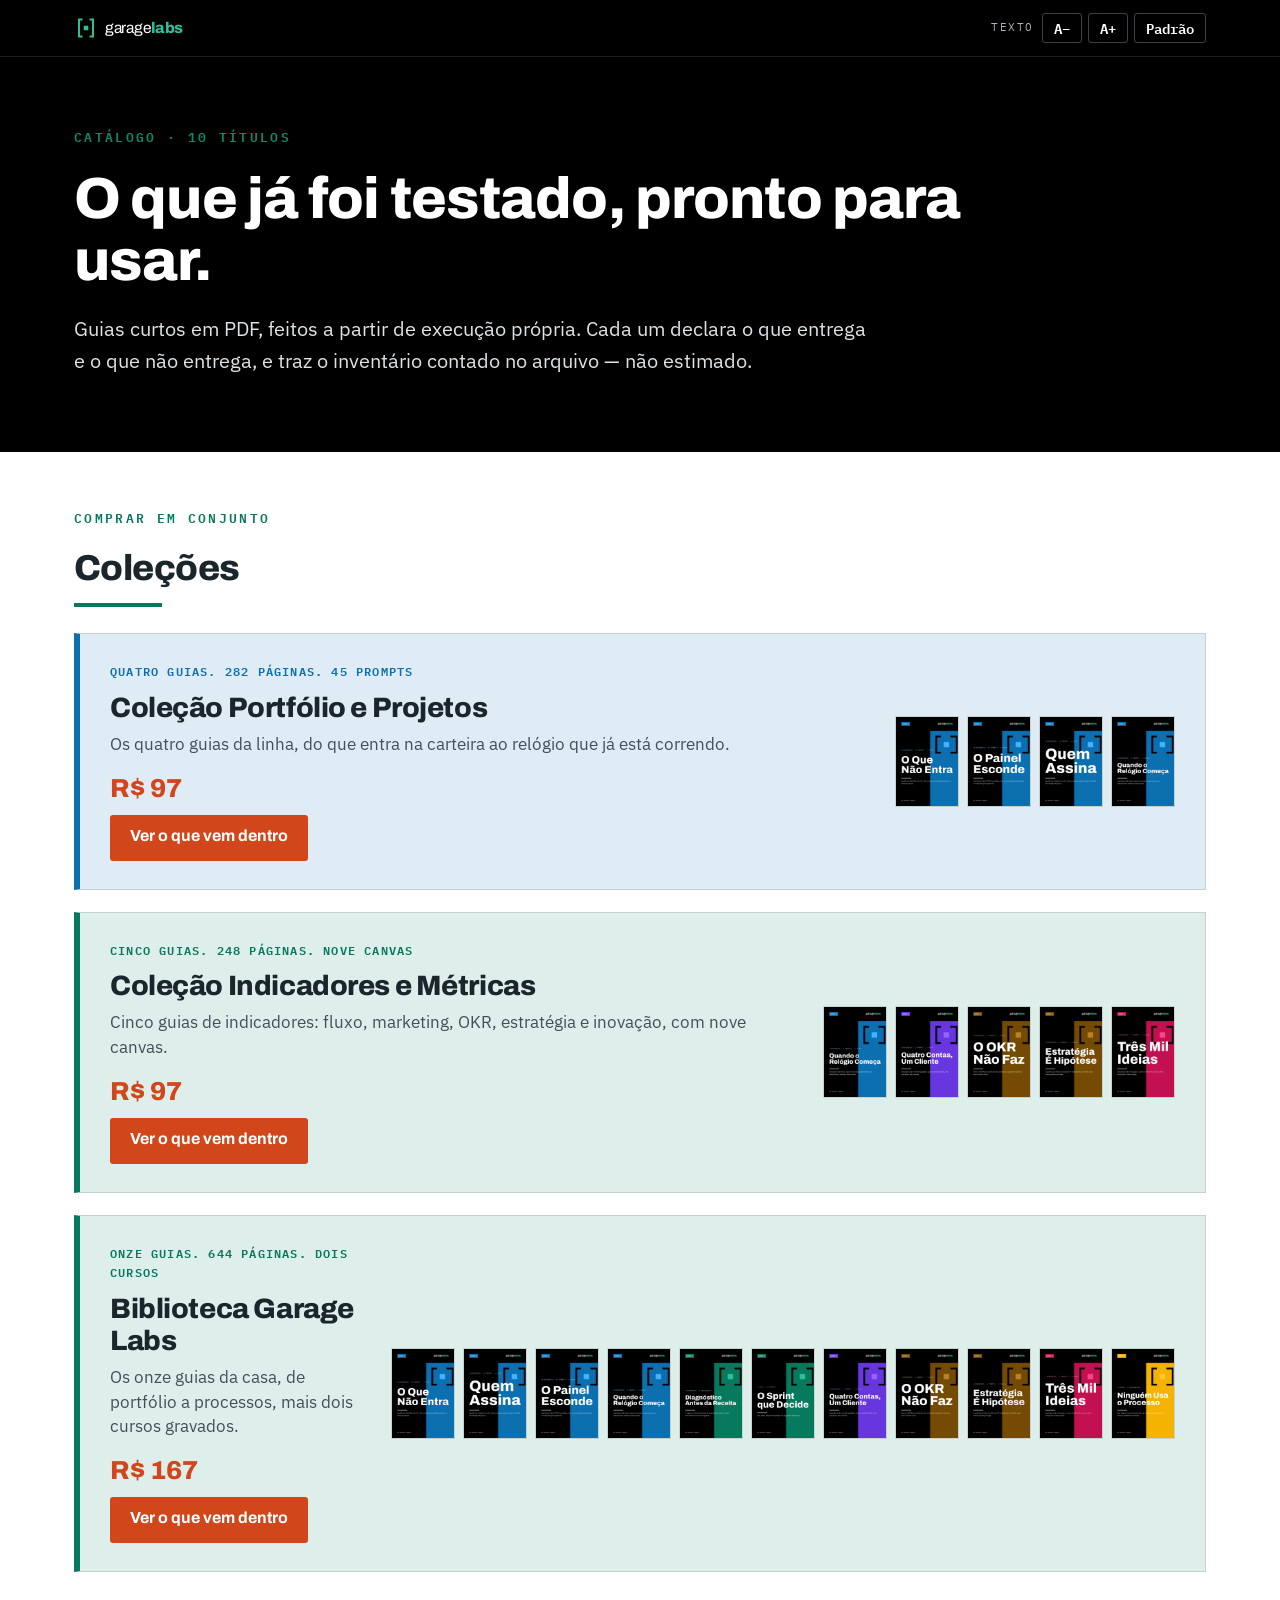
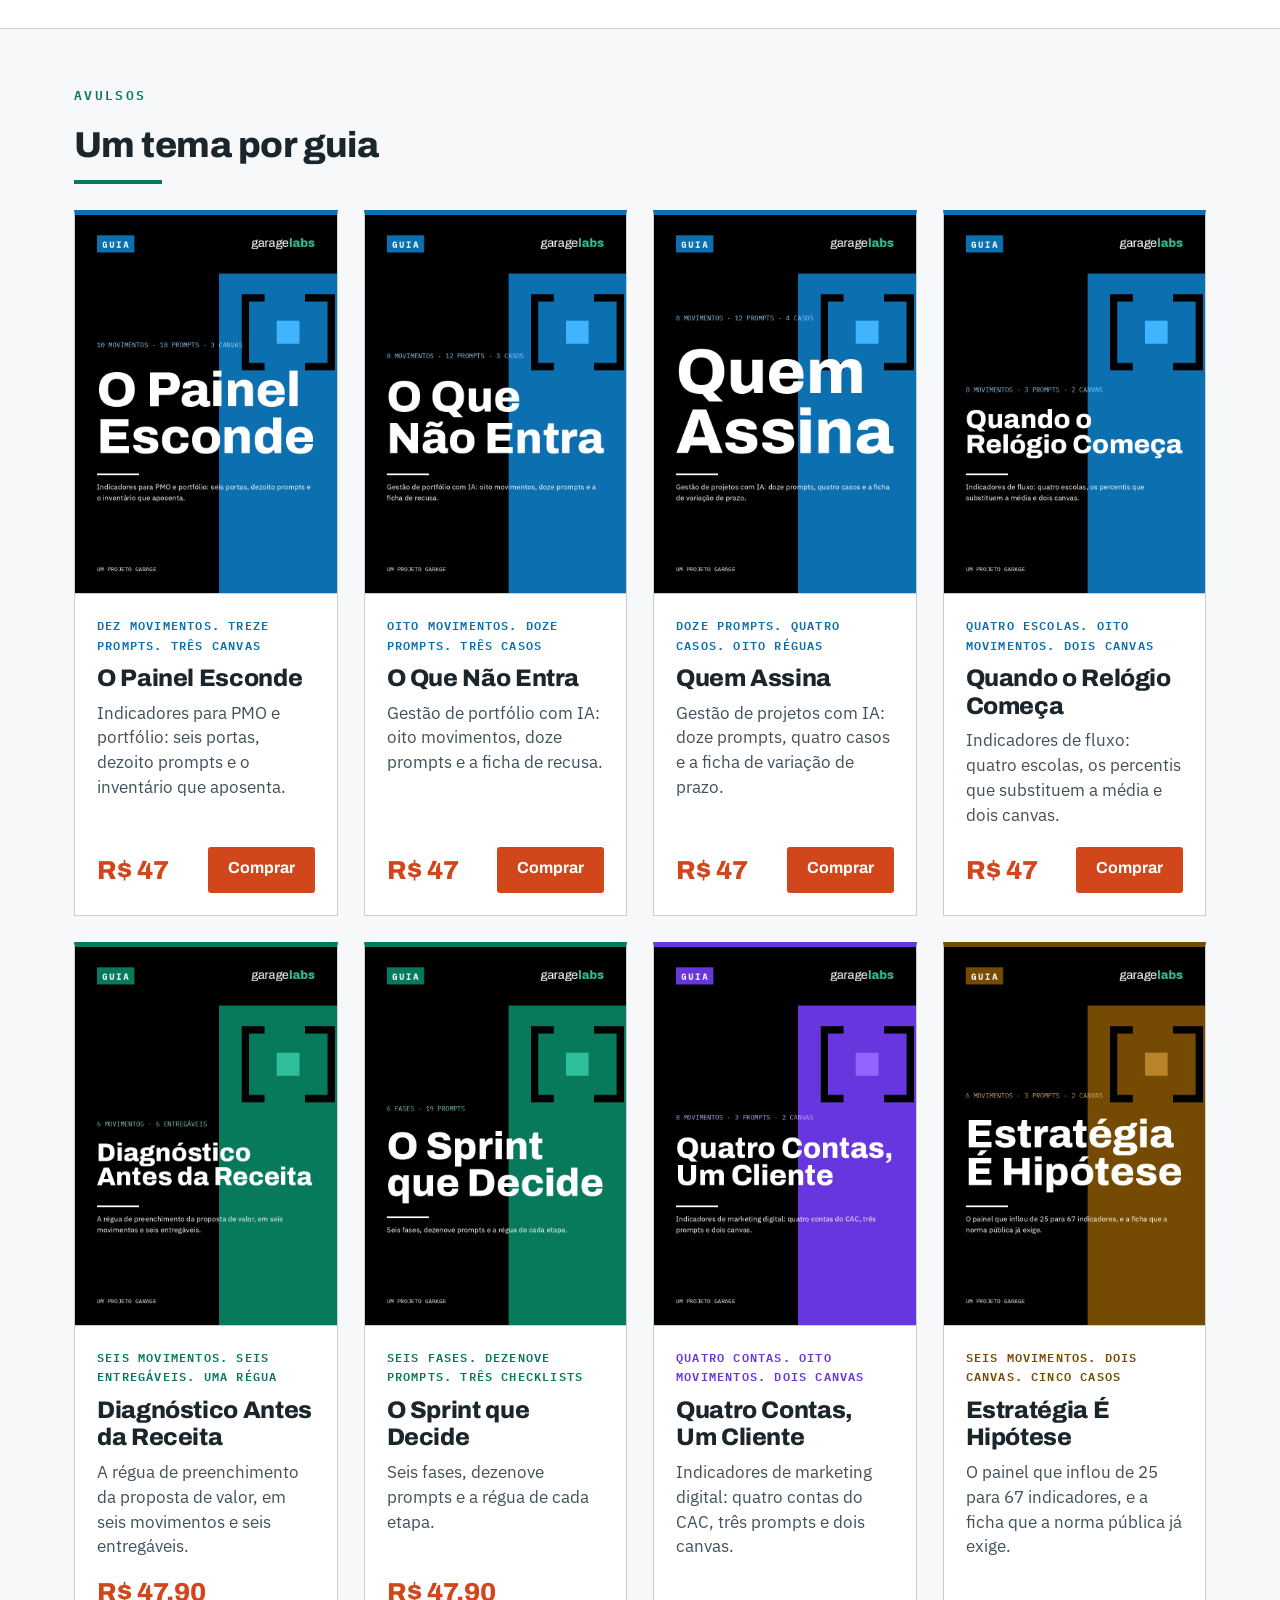
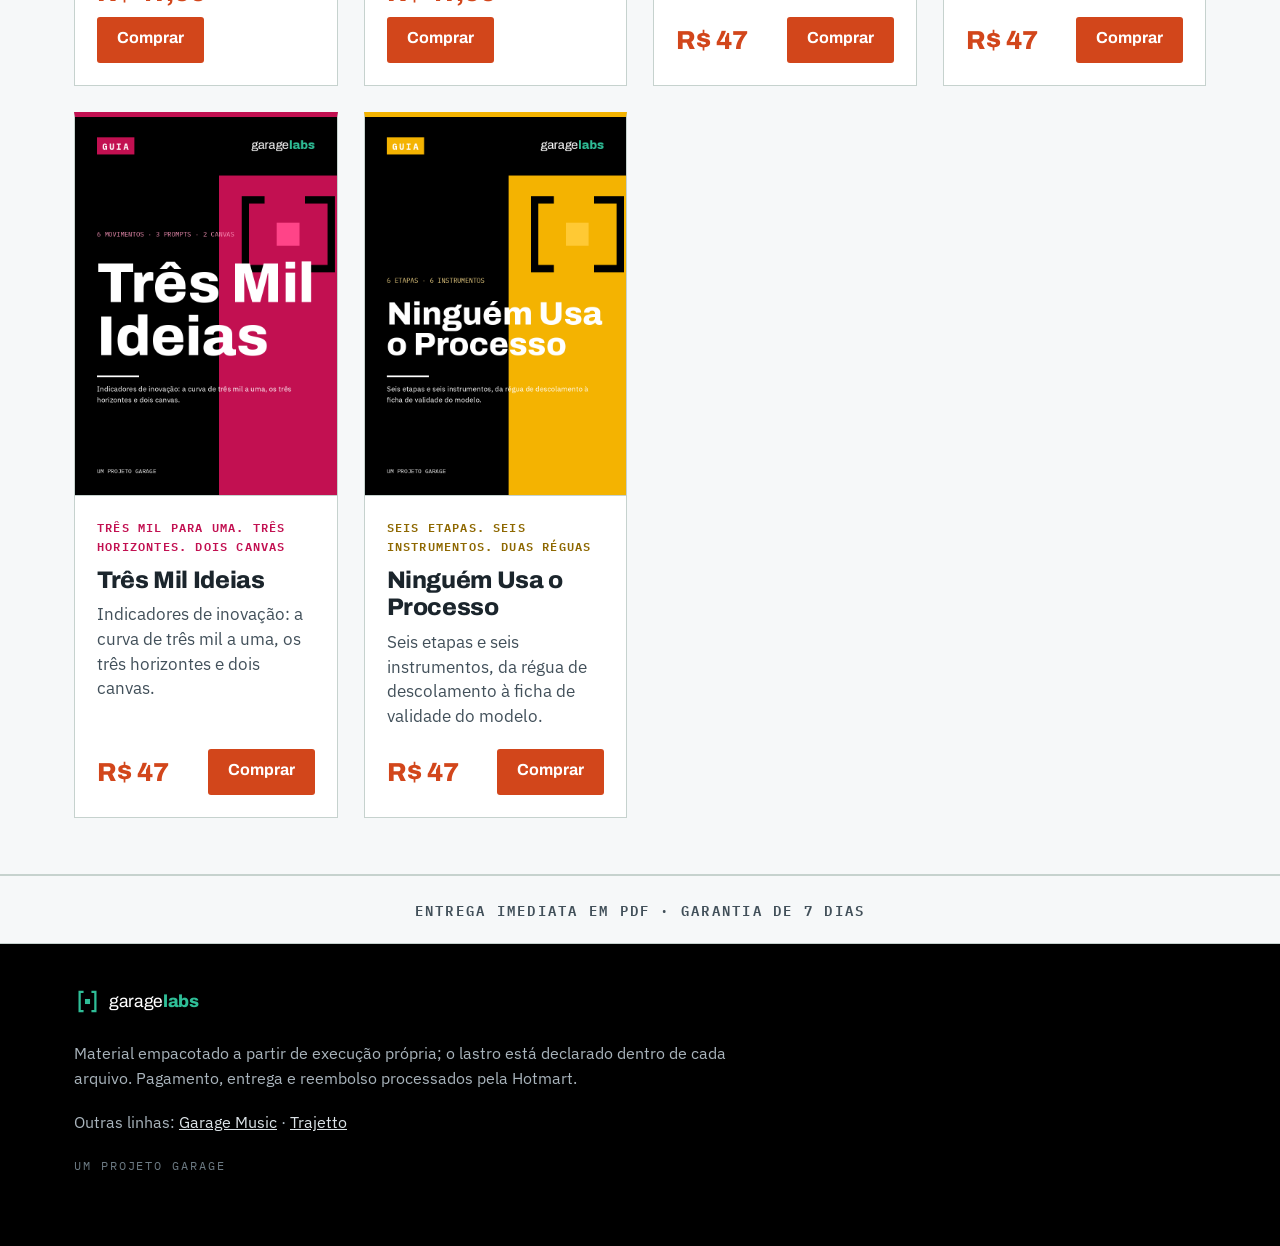
==== commit f64d1943: "Coleções: botão abaixo do preço Co-Authored-By: Claude Opus 5 <noreply@anthropic.com>" ====
--- a/index.html
+++ b/index.html
@@ -11,7 +11,7 @@
 <link rel="preconnect" href="https://fonts.googleapis.com">
 <link rel="preconnect" href="https://fonts.gstatic.com" crossorigin>
 <link href="https://fonts.googleapis.com/css2?family=Archivo:wght@400;600;700;800&family=IBM+Plex+Mono:wght@400;600&family=IBM+Plex+Sans:wght@400;600;700&display=swap" rel="stylesheet">
-<link rel="stylesheet" href="assets/base.css">
+<link rel="stylesheet" href="assets/base.css?v=2">
 <style>:root{--linha:#07795E;--linha-texto:#07795E;--linha-neg:#088C6D;--linha-caixa:rgba(7,121,94,.13)}</style>
 </head>
 <body>
--- a/assets/base.css
+++ b/assets/base.css
@@ -142,6 +142,7 @@
   display:grid;grid-template-columns:1fr auto;gap:32px;padding:28px 30px;align-items:center}
 .pack h3{font-size:28px;font-weight:800;margin:0 0 8px;line-height:1.15}
 .pack .card-sub{margin-bottom:18px;max-width:42em}
+.pack .card-pe{flex-direction:column;align-items:flex-start;gap:14px}
 .pack-capas{display:flex;gap:8px}
 .pack-capas img{width:64px;border:1px solid var(--borda)}
 
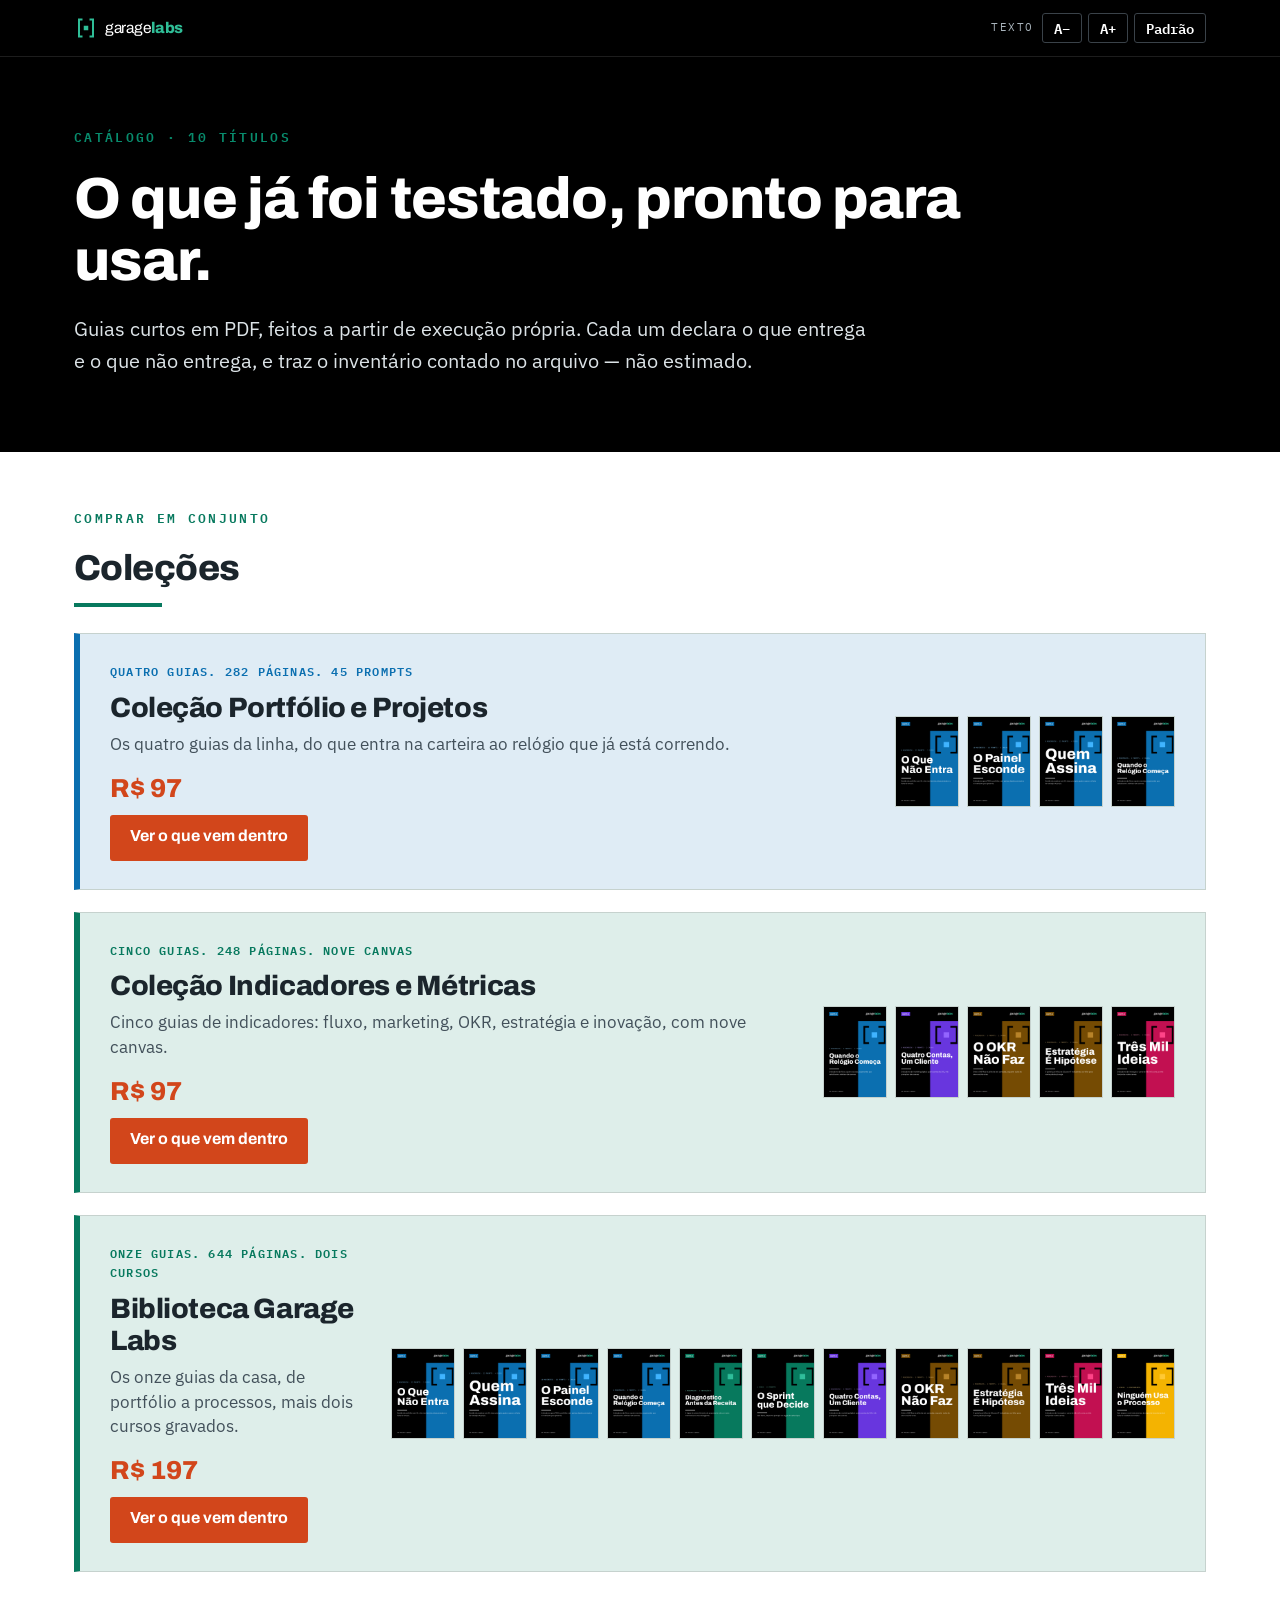
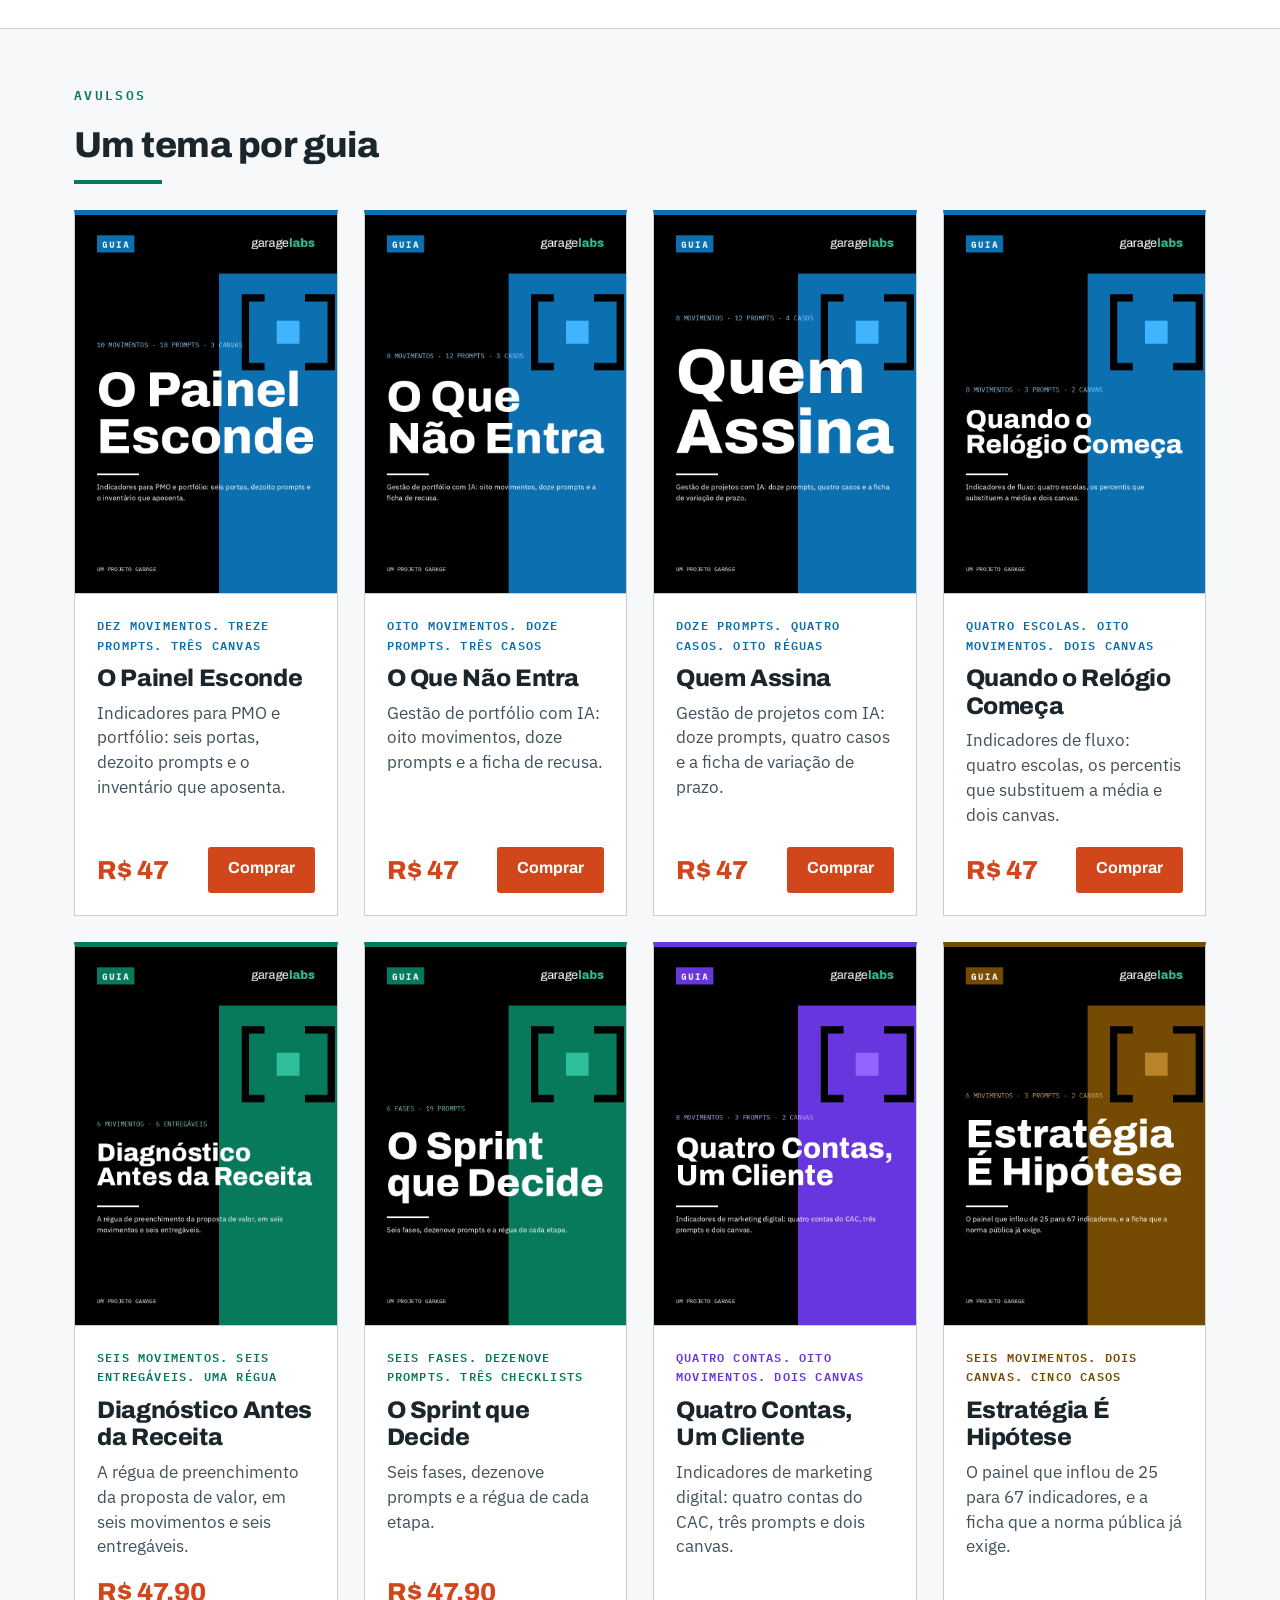
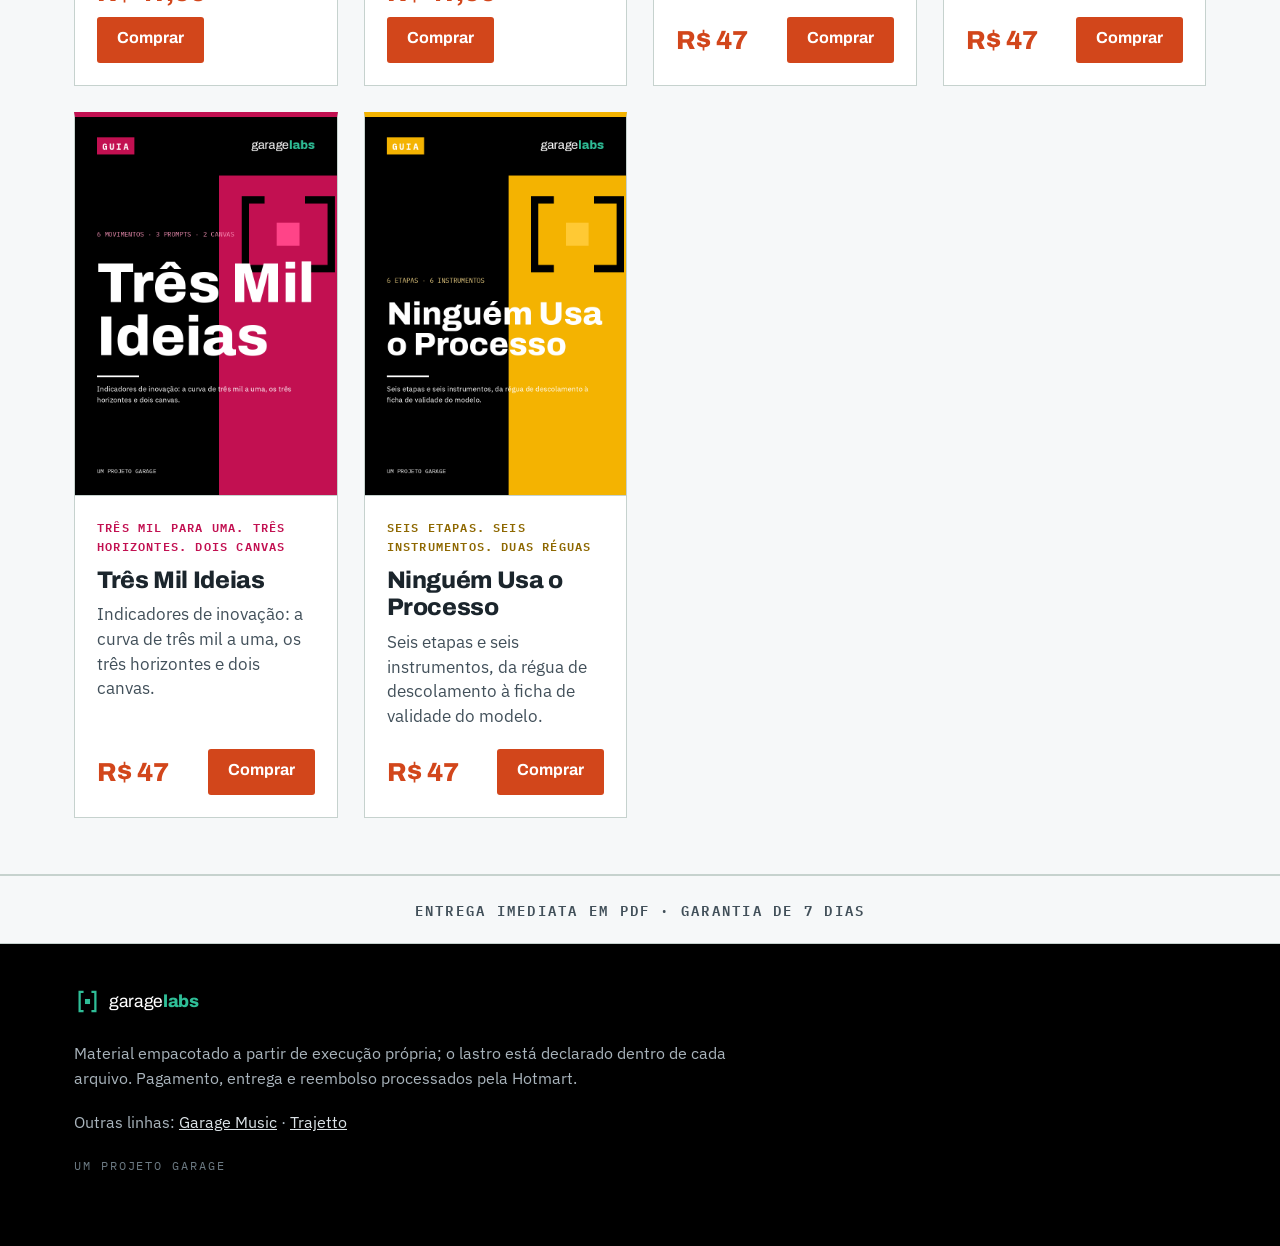
==== commit 93144225: "Biblioteca Garage Labs: R$ 167 para R$ 197 Troca o preço nos quatro pontos da página dedicada (barra" ====
--- a/index.html
+++ b/index.html
@@ -60,7 +60,7 @@
     <h3>Biblioteca Garage Labs</h3>
     <p class="card-sub">Os onze guias da casa, de portfólio a processos, mais dois cursos gravados.</p>
     <div class="card-pe">
-      <span class="card-preco">R$ 167</span>
+      <span class="card-preco">R$ 197</span>
       <a class="btn btn-s" href="biblioteca-garage-labs/">Ver o que vem dentro</a>
     </div>
   </div>
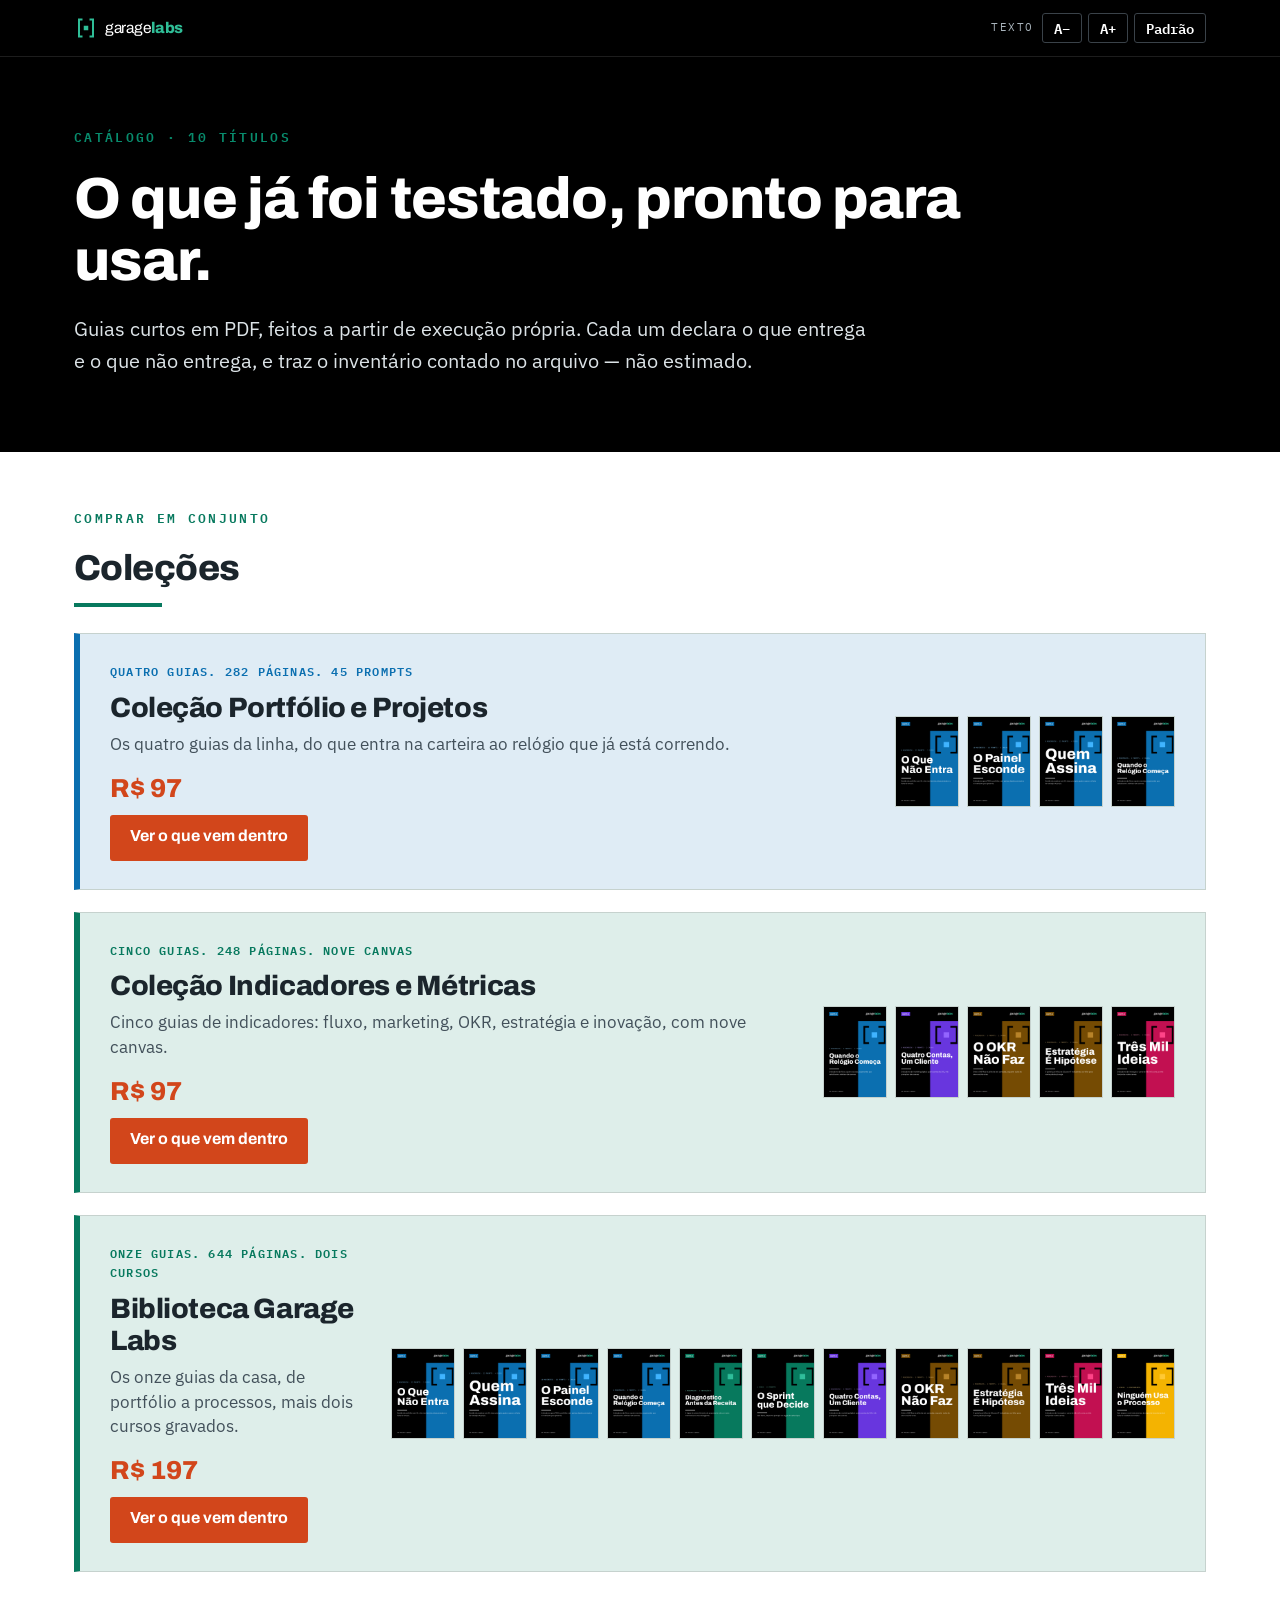
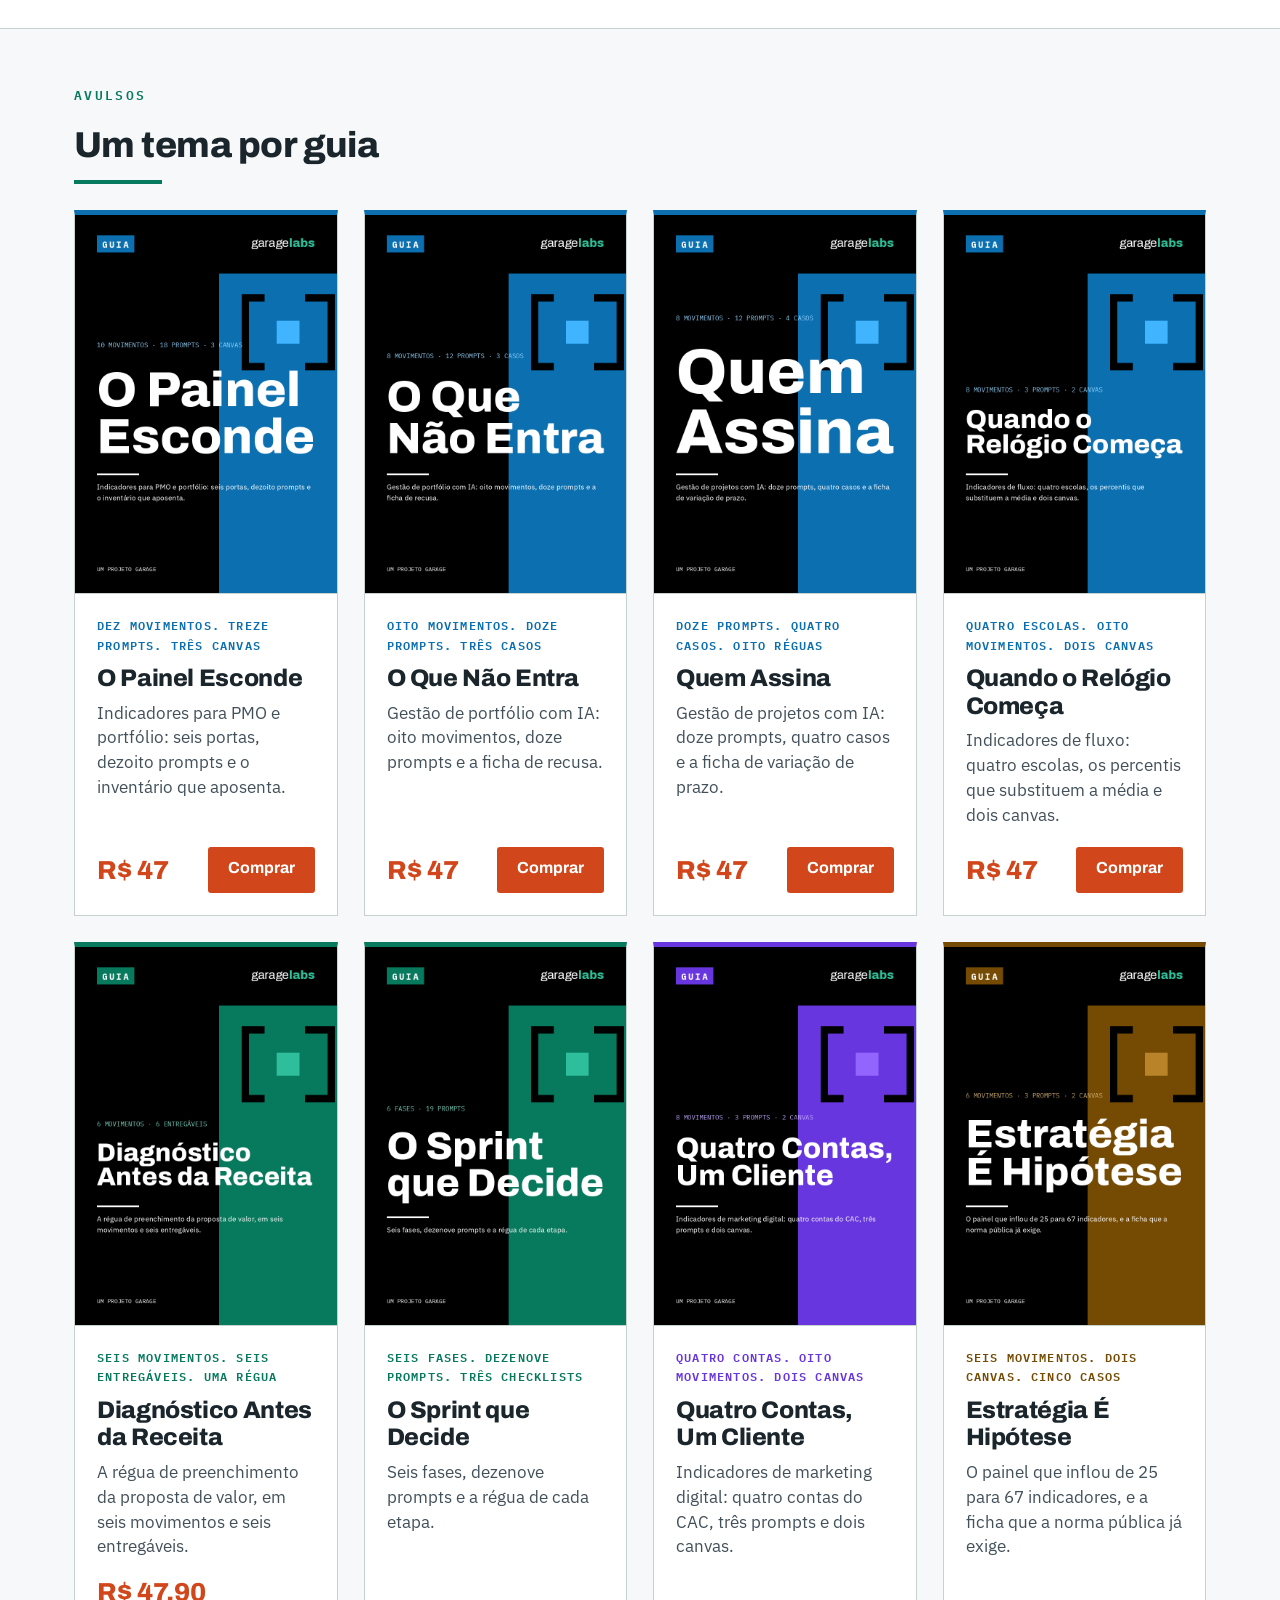
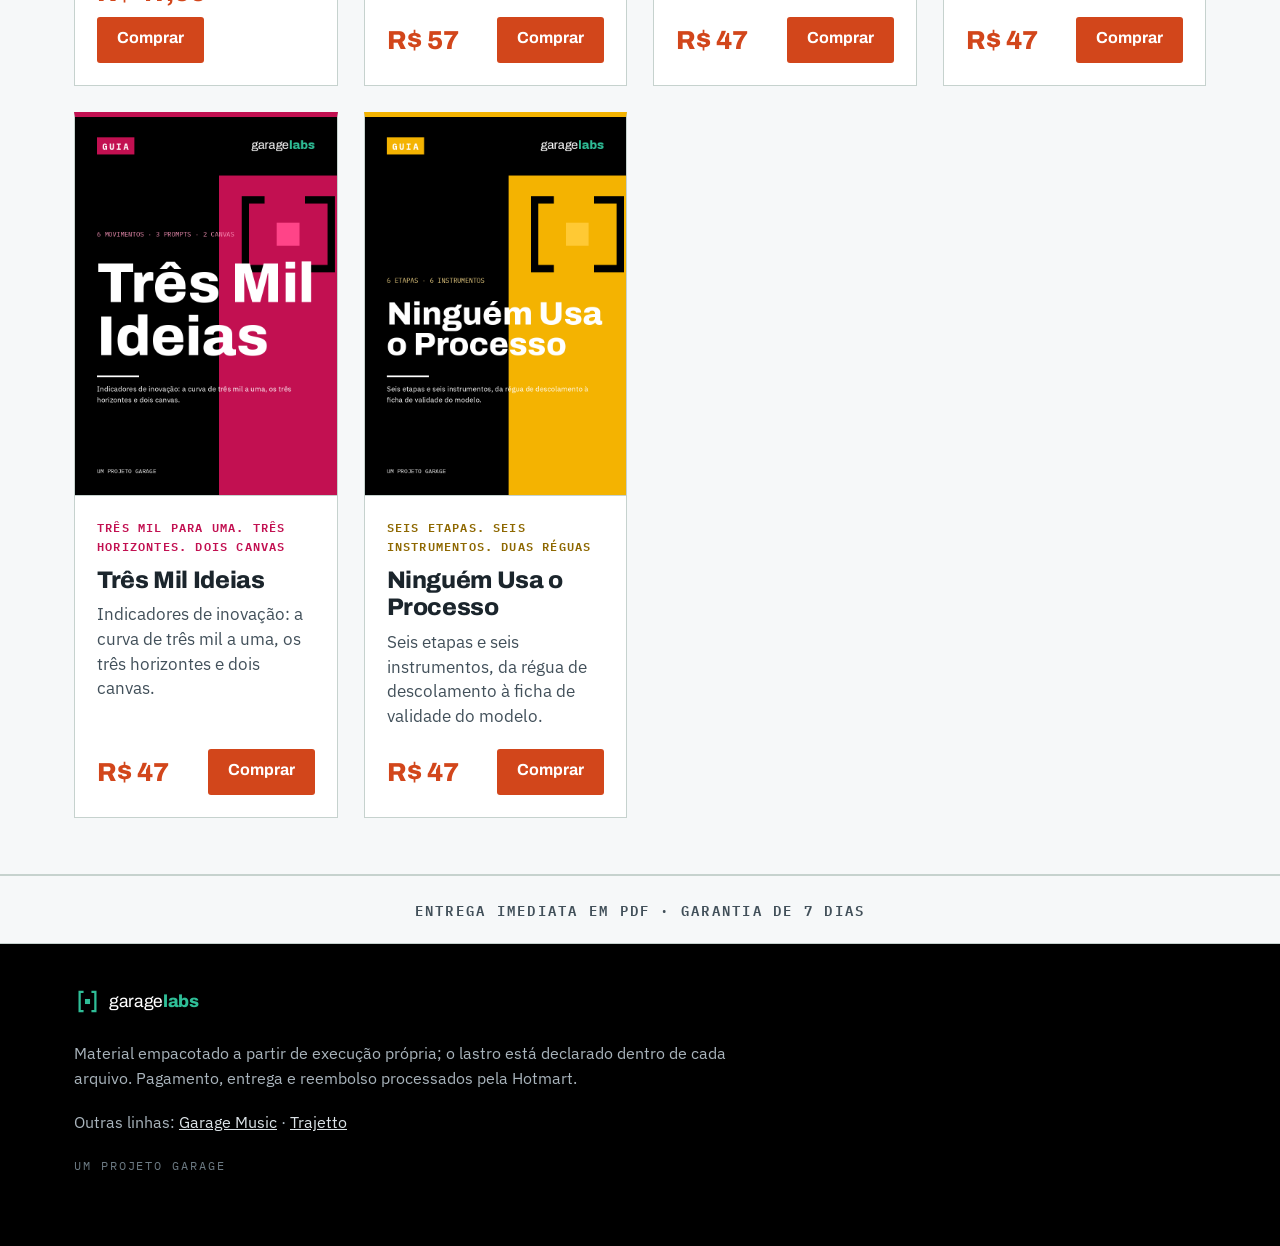
==== commit 9d458bf0: "LH-202 O Sprint que Decide: R$ 47,90 para R$ 57 Só o card do LH-202 na vitrine. O LH-201 fica em R$ " ====
--- a/index.html
+++ b/index.html
@@ -127,7 +127,7 @@
     <h3>O Sprint que Decide</h3>
     <p class="card-sub">Seis fases, dezenove prompts e a régua de cada etapa.</p>
     <div class="card-pe">
-      <span class="card-preco">R$ 47,90</span>
+      <span class="card-preco">R$ 57</span>
       <a class="btn btn-s js-checkout" data-cod="LH-202" href="#">Comprar</a>
     </div>
   </div>
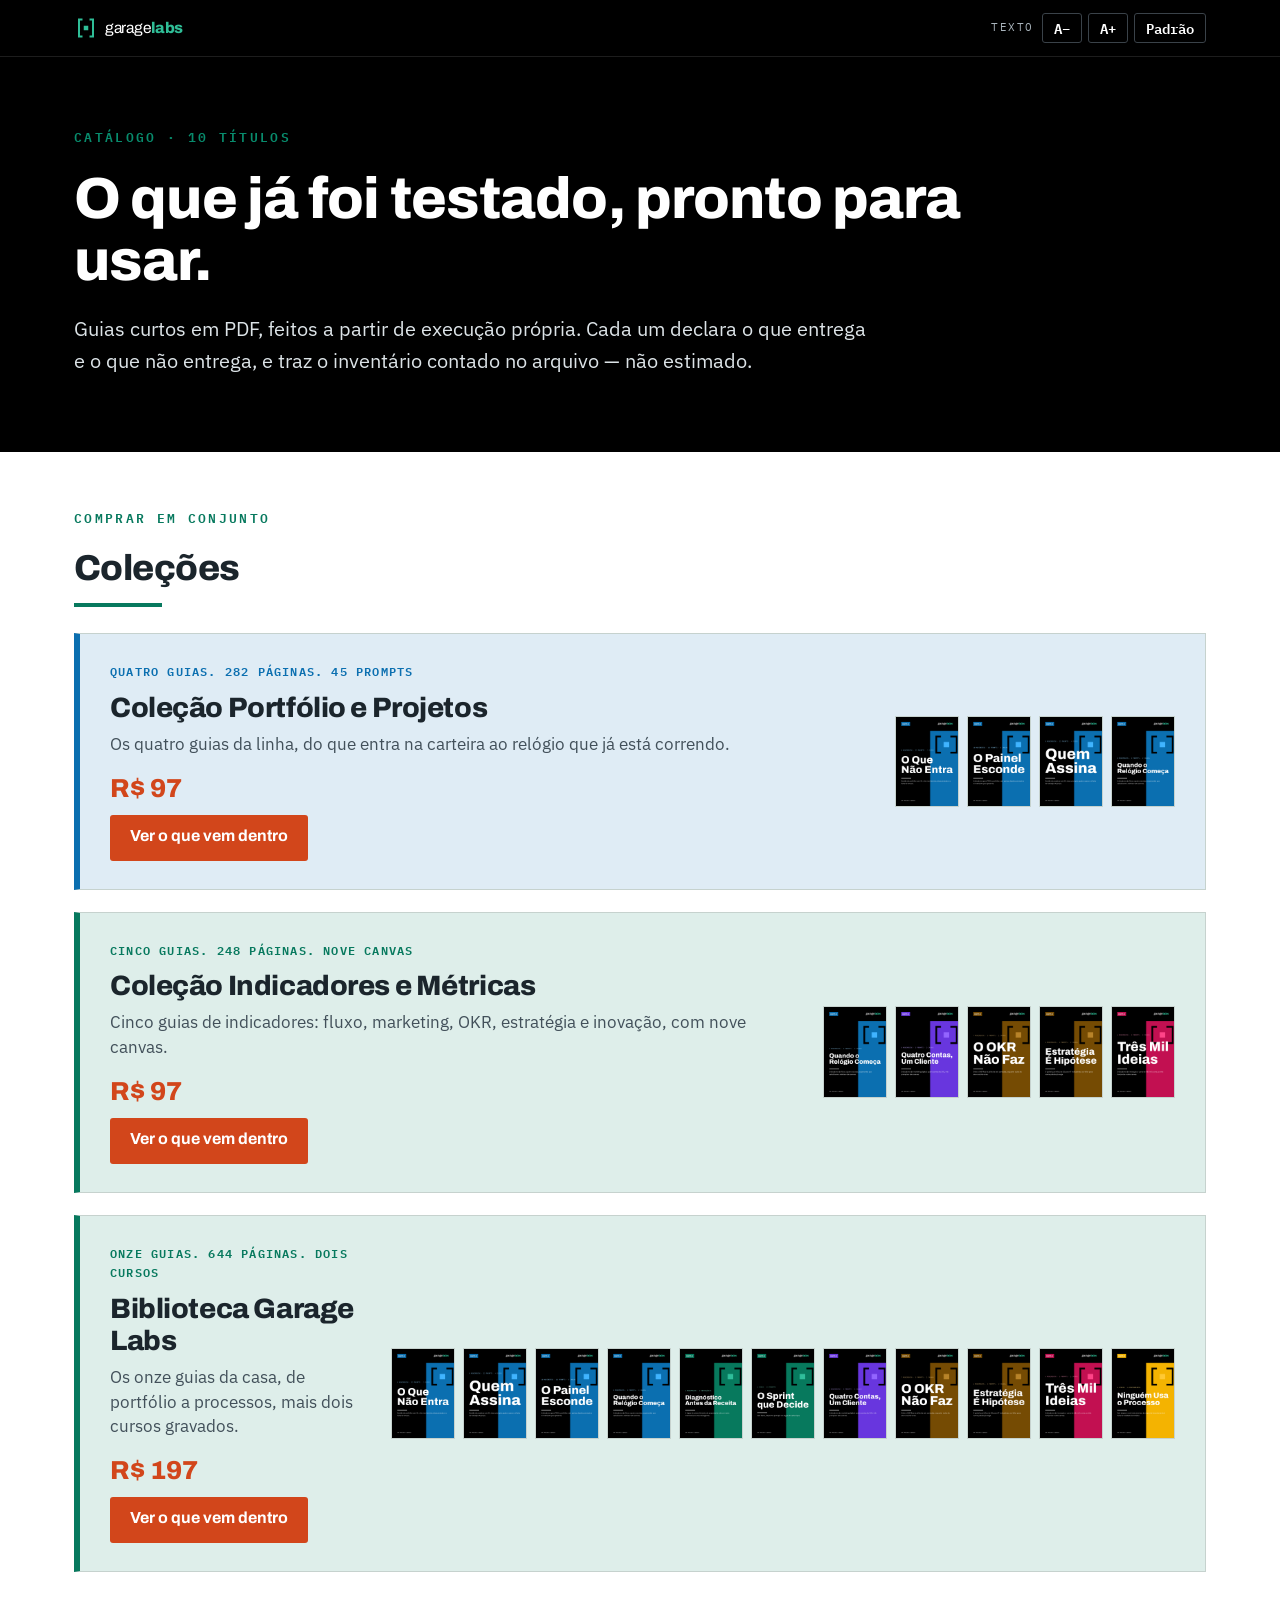
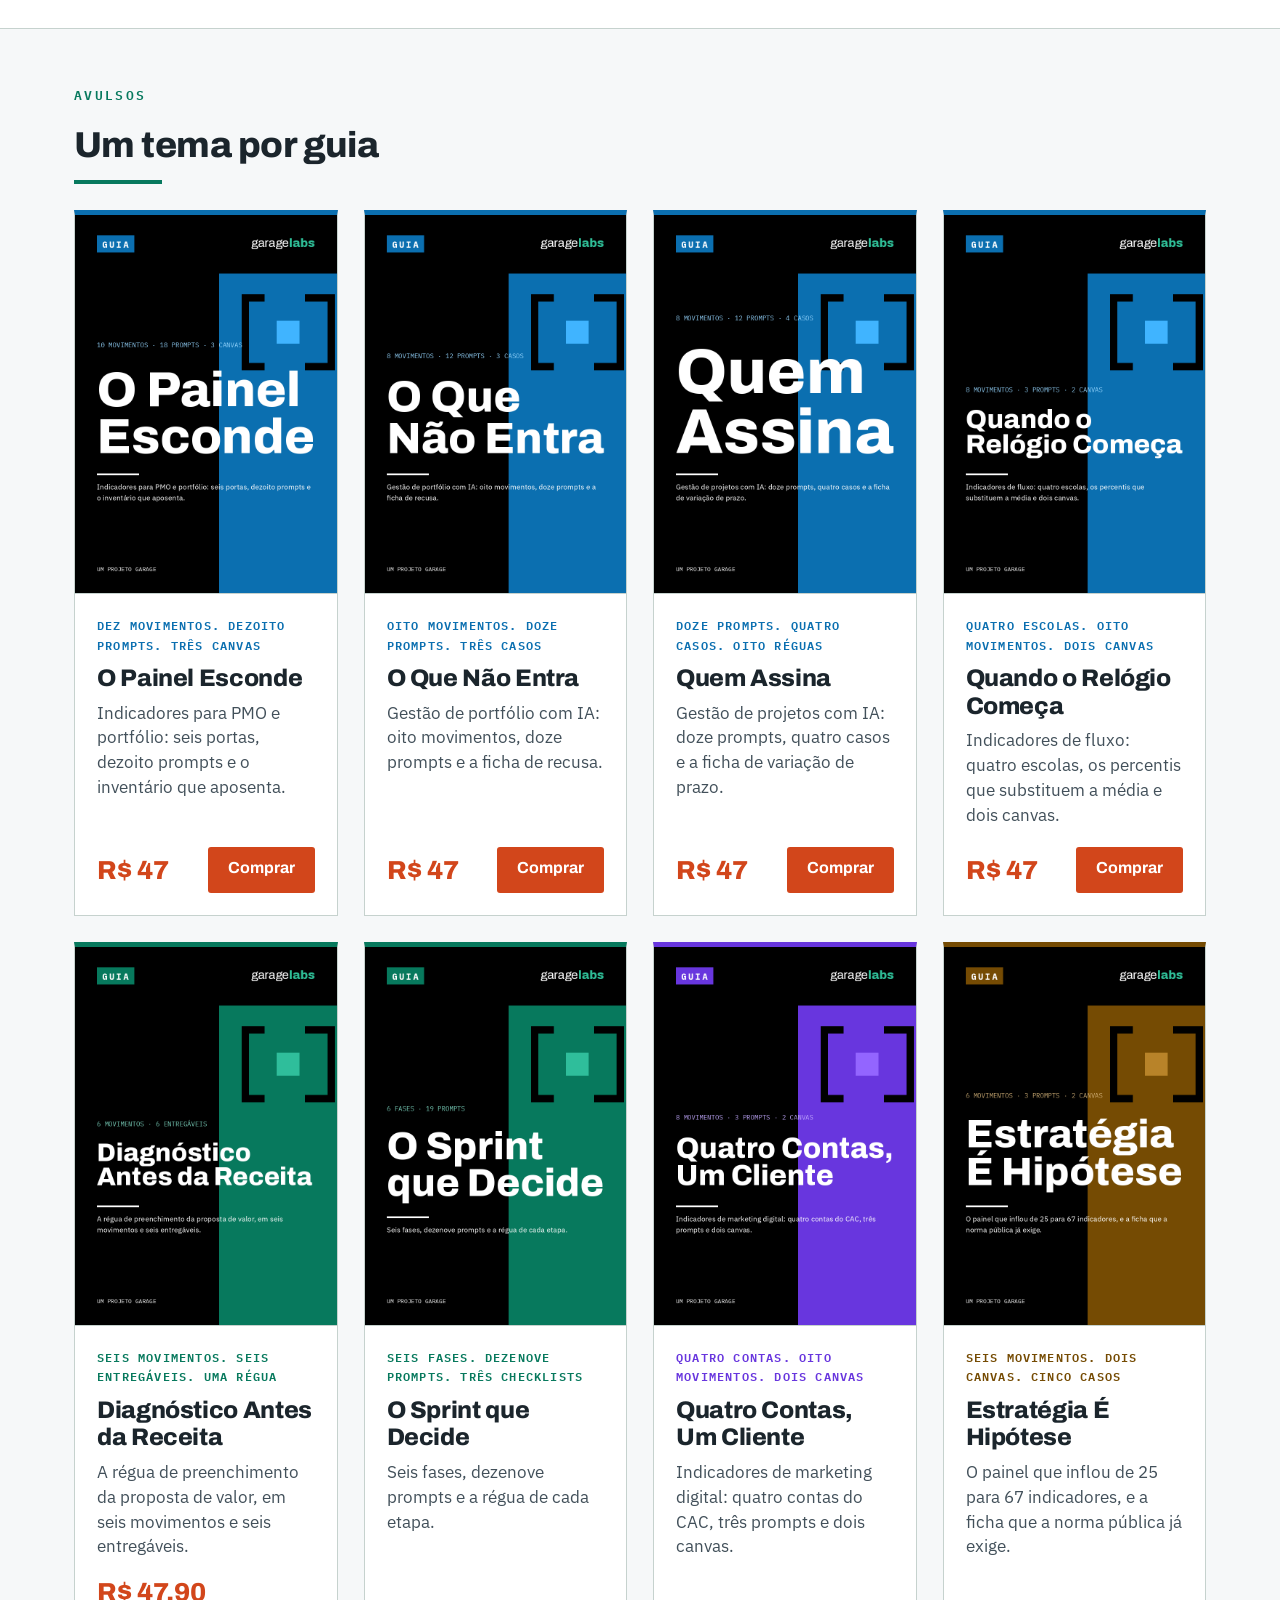
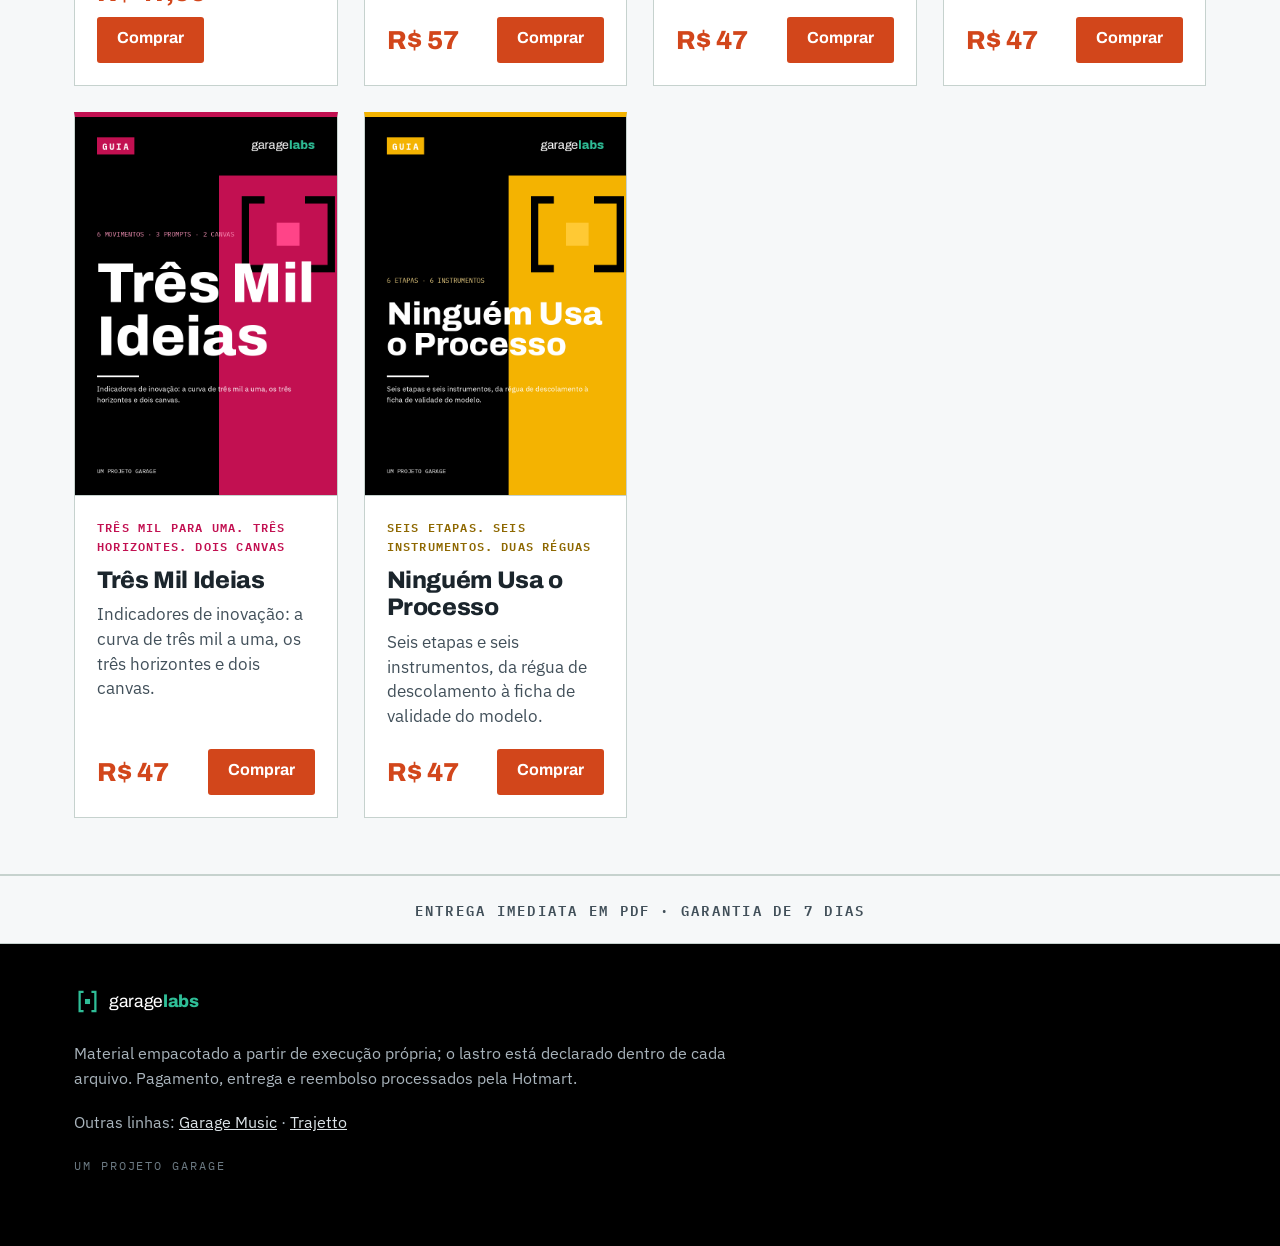
==== commit 391a4106: "LH-103: o card passa a dizer dezoito prompts A linha de inventário do card dizia "Treze prompts". A " ====
--- a/index.html
+++ b/index.html
@@ -68,7 +68,7 @@
 </article></div></div></section><section class="sec cinza"><div class="wrap"><p class="sec-num">Avulsos</p><h2>Um tema por guia</h2><div class="regua"></div><div class="grade"><article class="card" style="--c:#0B6FB0;--ct:#0B6FB0;--cx:rgba(11,111,176,.13)">
   <img src="img/LH-103/vitrine-720x1040-o-painel-esconde.png" width="720" height="1040" loading="lazy" alt="Capa de O Painel Esconde">
   <div class="card-corpo">
-    <p class="card-inv">Dez movimentos. Treze prompts. Três canvas</p>
+    <p class="card-inv">Dez movimentos. Dezoito prompts. Três canvas</p>
     <h3>O Painel Esconde</h3>
     <p class="card-sub">Indicadores para PMO e portfólio: seis portas, dezoito prompts e o inventário que aposenta.</p>
     <div class="card-pe">
